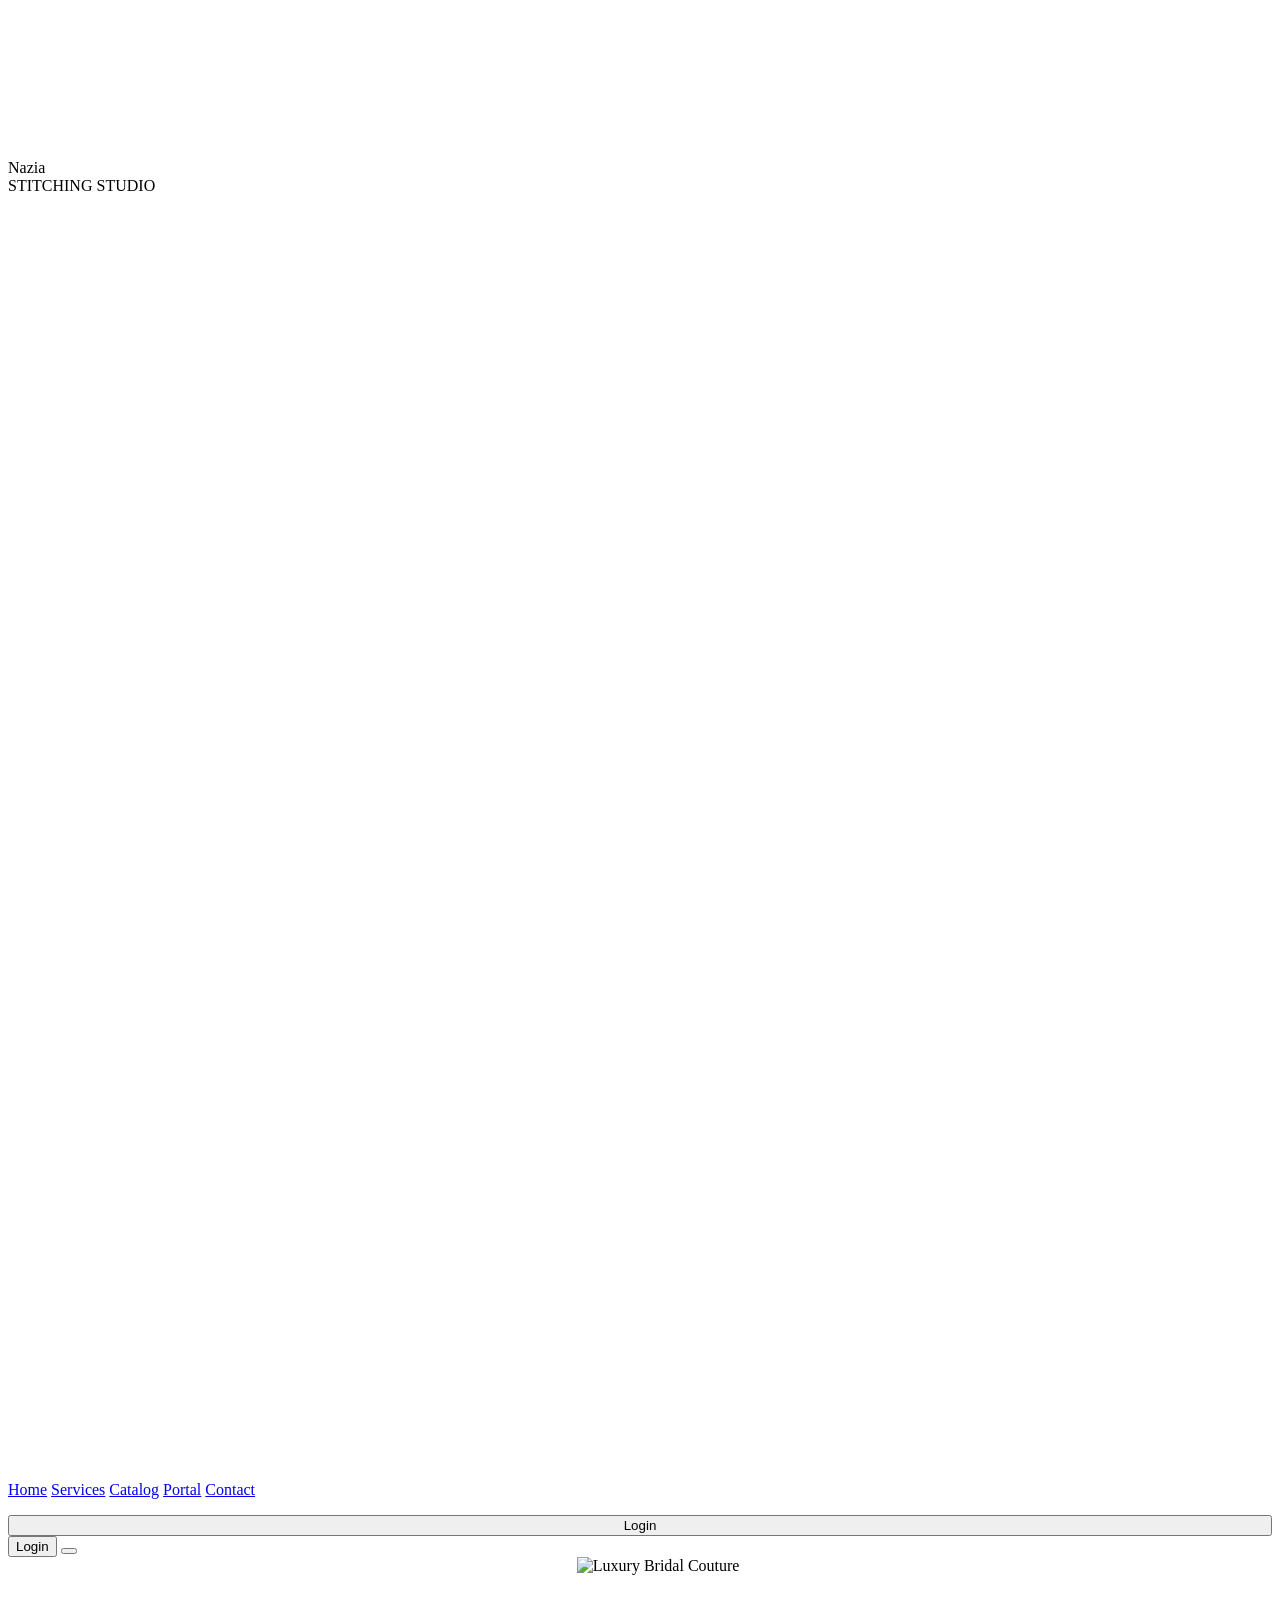
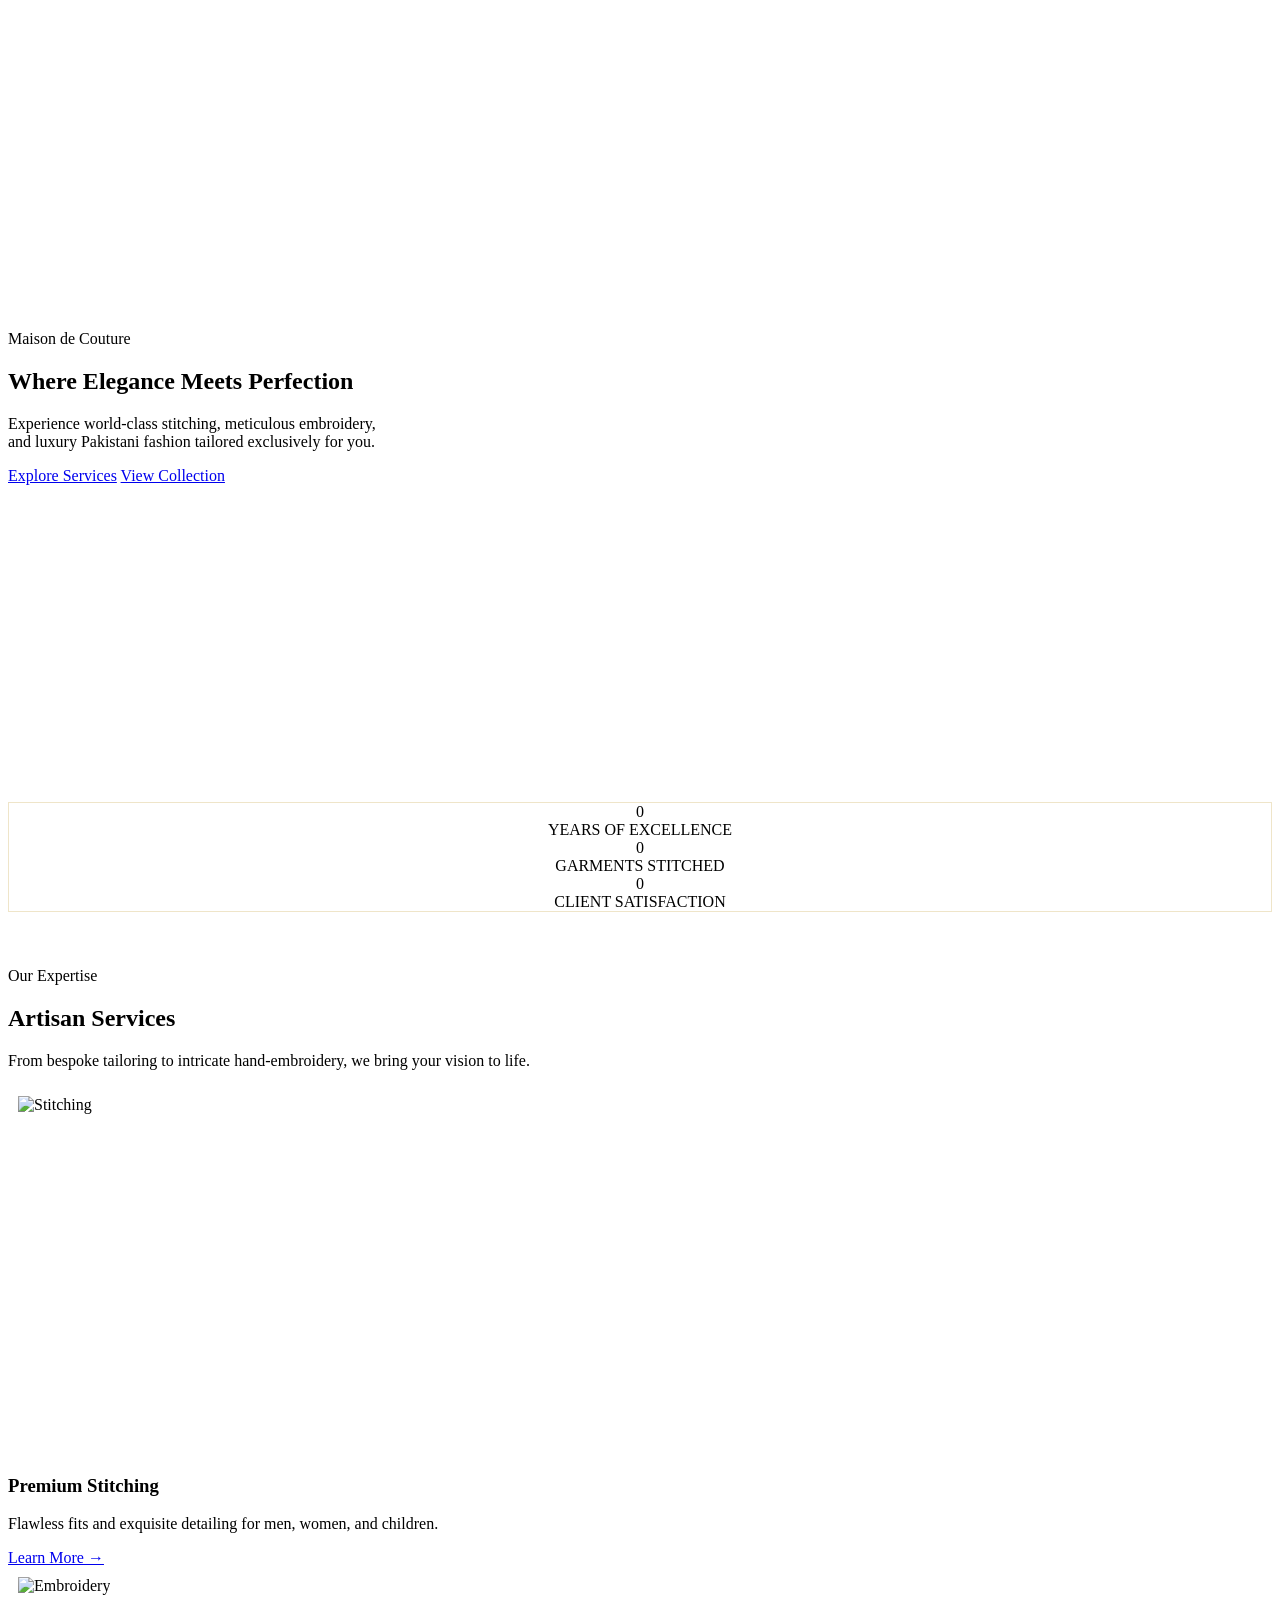
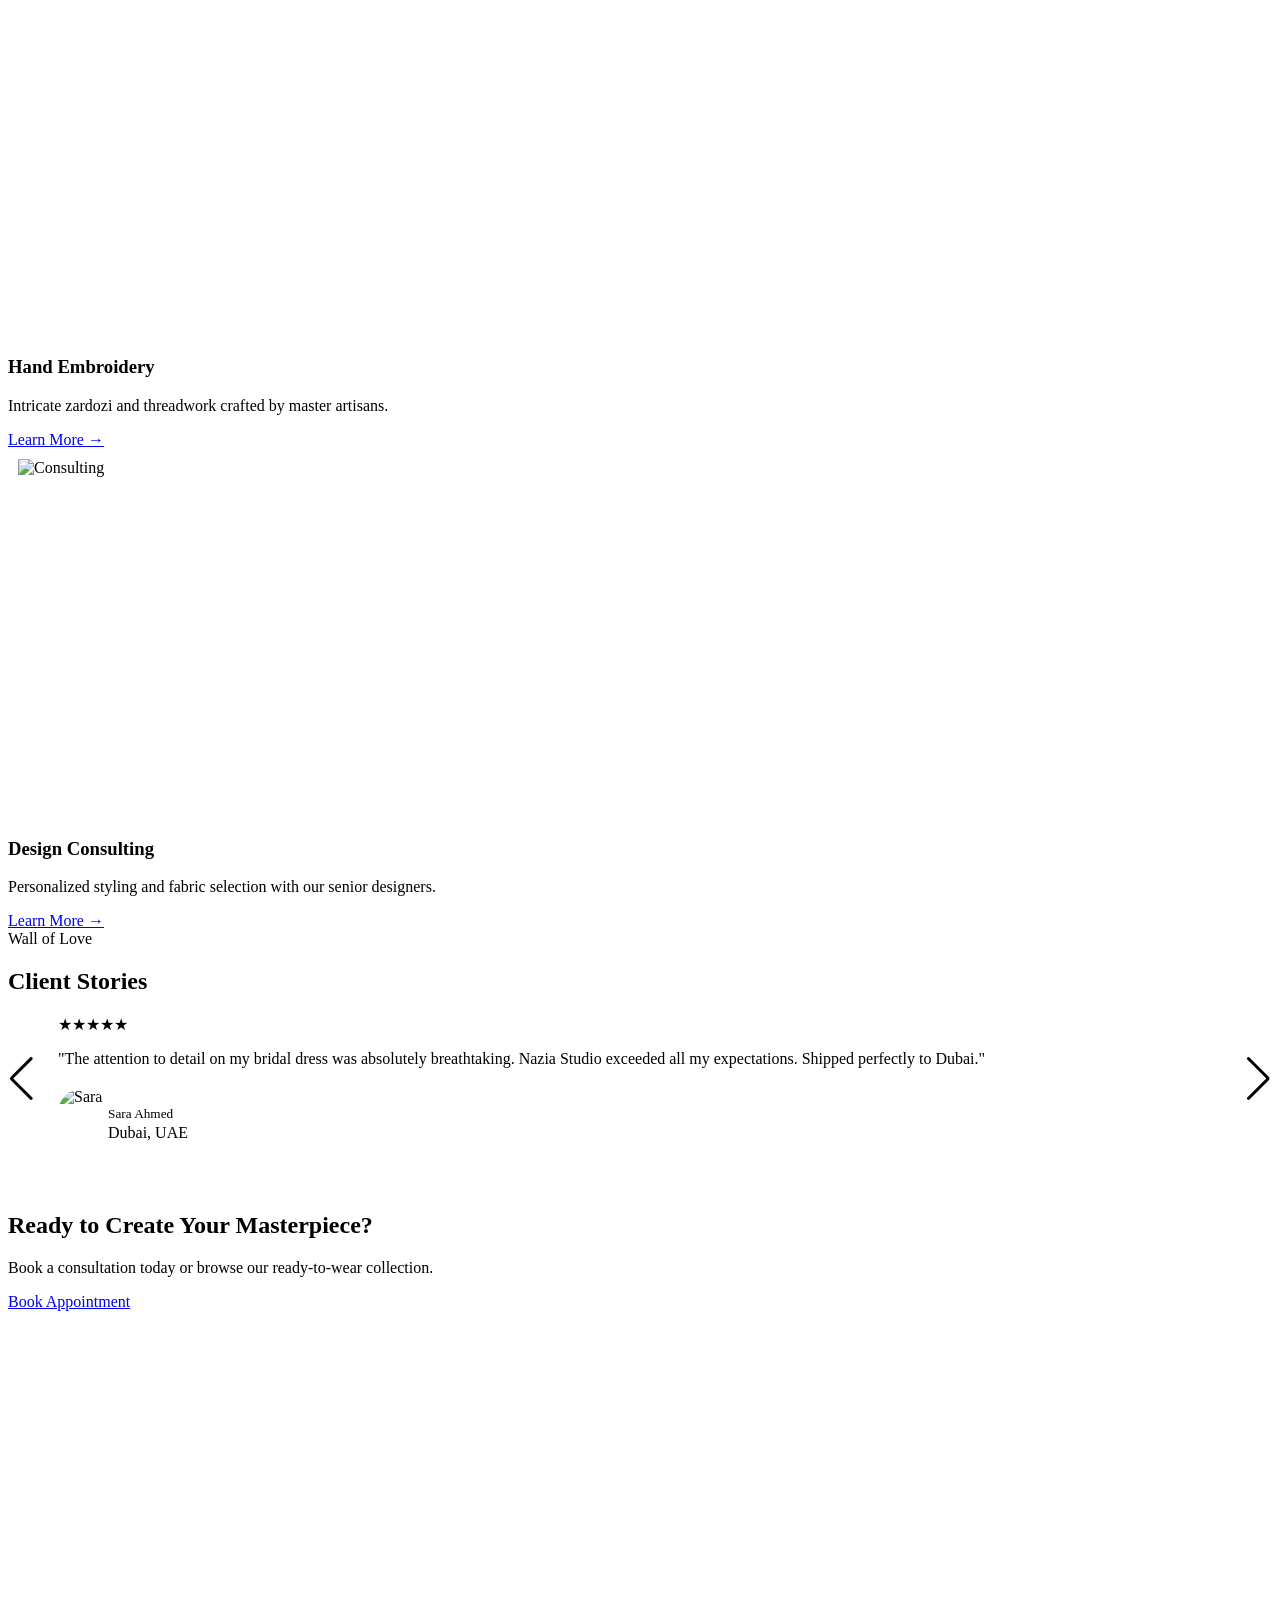
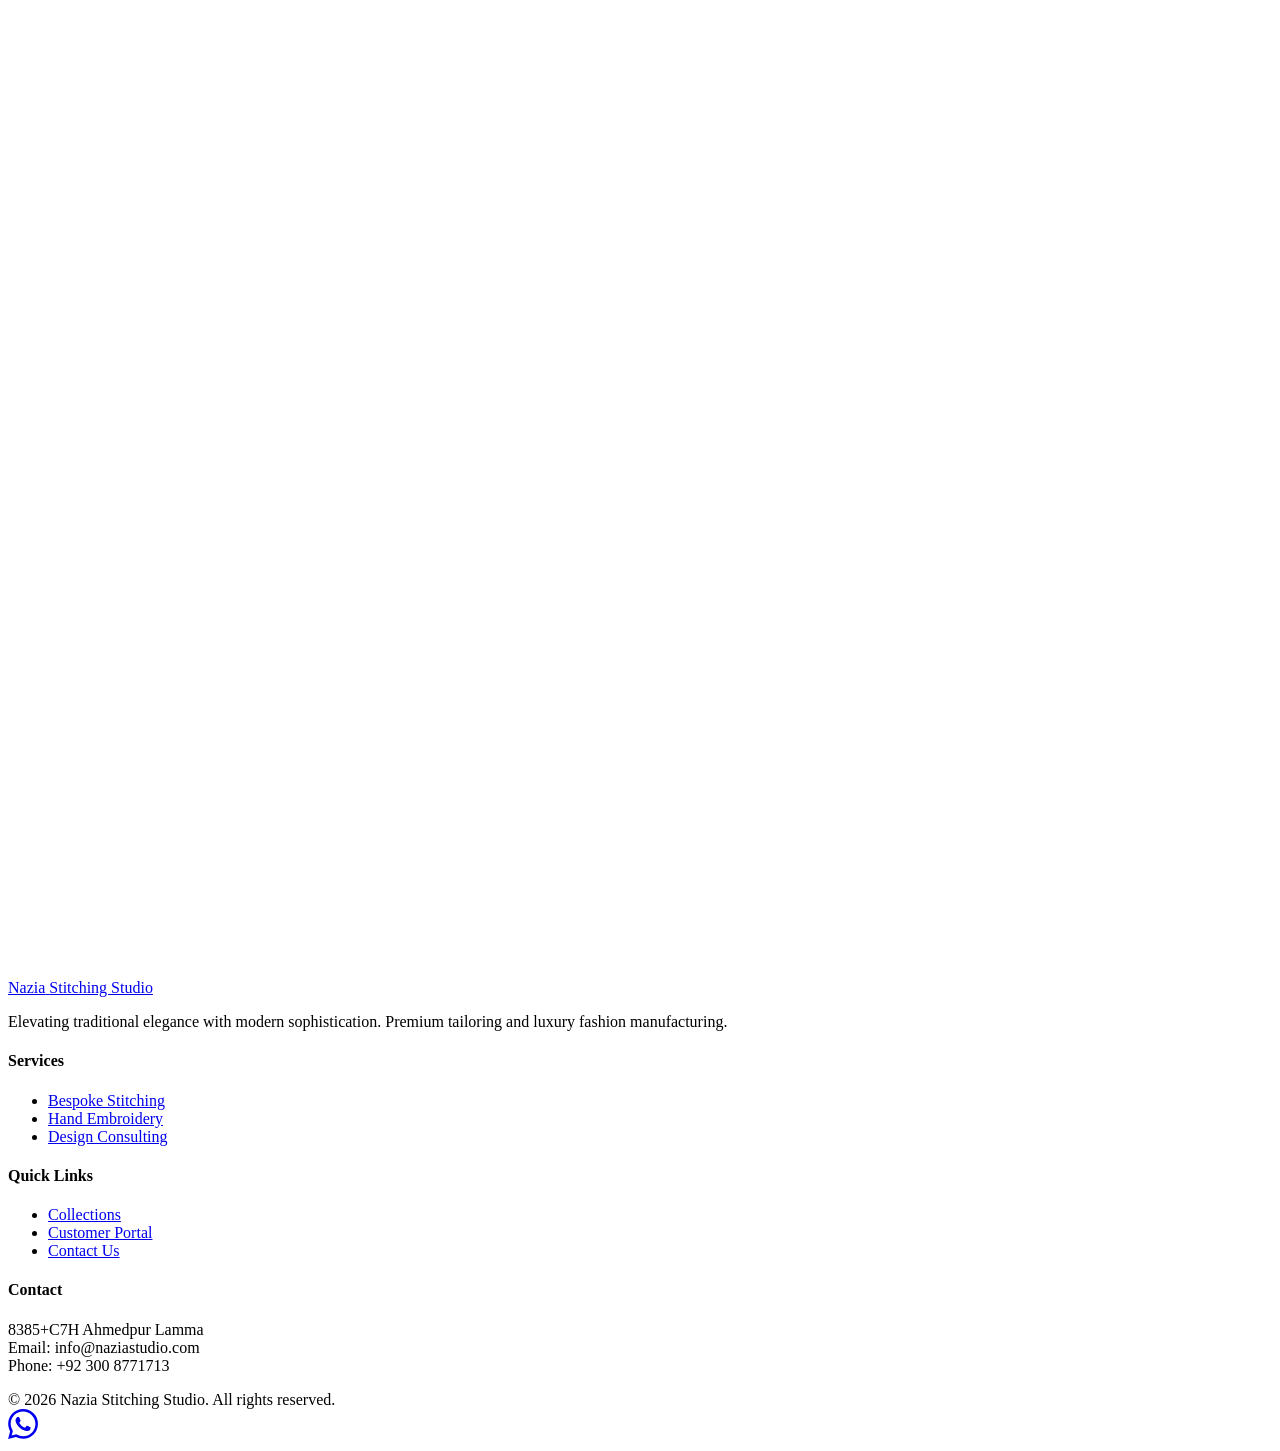
==== index.html @ d4c6bd1a "Add files via upload" ====
<!DOCTYPE html>
<html lang="en">
<head>
  <meta charset="UTF-8">
  <meta name="viewport" content="width=device-width, initial-scale=1.0">
  <title>Nazia Stitching Studio | Luxury Fashion & Tailoring</title>
  <meta name="description" content="Premium stitching, embroidery, and design consulting. Experience luxury Pakistani fashion with Nazia Stitching Studio.">
  
  <link rel="stylesheet" href="css/variables.css">
  <link rel="stylesheet" href="css/global.css">
  <link rel="stylesheet" href="css/animations.css">
  <link rel="stylesheet" href="css/components.css">
  <link rel="stylesheet" href="css/auth.css">
  <link rel="stylesheet" href="https://cdn.jsdelivr.net/npm/swiper@11/swiper-bundle.min.css" />
  
  <style>
    /* Home specific styles */
    .hero {
      min-height: 100vh;
      display: flex;
      align-items: center;
      position: relative;
      padding-top: var(--nav-h);
      background: var(--c-pearl);
      overflow: hidden;
    }
    .hero-bg {
      position: absolute;
      top: 0; right: 0; bottom: 0;
      width: 55%;
      z-index: 0;
    }
    .hero-bg img {
      width: 100%; height: 100%; object-fit: cover;
      object-position: center;
    }
    .hero-bg::after {
      content: ''; position: absolute; inset: 0;
      background: linear-gradient(90deg, var(--c-pearl) 0%, transparent 100%);
    }
    .hero-content {
      position: relative; z-index: 1;
      width: 50%;
      padding-right: var(--sp-8);
    }
    @media (max-width: 992px) {
      .hero-bg { width: 100%; }
      .hero-bg::after { background: linear-gradient(to bottom, rgba(248, 245, 240, 0.3) 0%, rgba(248, 245, 240, 0.9) 80%); }
      .hero-content { width: 100%; padding-right: 0; text-align: center; }
      .hero-content .eyebrow {
        color: var(--c-gold-dark);
        font-weight: var(--fw-bold);
        text-shadow: 0 0 8px rgba(255, 255, 255, 0.8);
      }
      .hero-content .flex {
        justify-content: center;
        flex-wrap: wrap;
      }
    }

    /* Stats */
    .stats-bar {
      background: var(--grad-bg-soft-gold);
      border: 1px solid rgba(201,168,76,0.3);
      border-radius: var(--r-xl);
      padding: var(--sp-8);
      transform: translateY(-50%);
      box-shadow: var(--sh-lg);
      position: relative; z-index: 10;
    }
    .stat-item { text-align: center; }
    .stat-num {
      font-family: var(--ff-heading); font-size: var(--fs-4xl);
      color: var(--c-gold); font-weight: var(--fw-bold);
    }
    .stat-label {
      font-size: var(--fs-sm); text-transform: uppercase;
      letter-spacing: var(--ls-wide); color: var(--c-text-sub);
      margin-top: var(--sp-2);
    }

    /* Testimonials */
    .review-card {
      background: var(--c-white);
      padding: var(--sp-8);
      border-radius: var(--r-xl);
      box-shadow: var(--sh-sm);
      height: 100%;
      display: flex;
      flex-direction: column;
    }
    .reviewer { display: flex; align-items: center; gap: var(--sp-4); margin-top: auto; padding-top: var(--sp-6); }
    .reviewer-img { width: 50px; height: 50px; border-radius: 50%; object-fit: cover; }
    .reviewer-info h5 { font-family: var(--ff-body); font-weight: var(--fw-bold); margin-bottom: 2px; }
    .reviewer-info span { font-size: var(--fs-xs); color: var(--c-text-muted); }
    
    .testimonials-swiper .swiper-wrapper { align-items: stretch; }
    .testimonials-swiper .swiper-slide { height: auto; display: flex; }
    .testimonials-swiper .swiper-slide > div { flex: 1; }

    .testimonials-wrapper {
      position: relative;
      padding: 0 50px;
    }
    .testimonials-wrapper .swiper-button-prev { left: 0; }
    .testimonials-wrapper .swiper-button-next { right: 0; }

    .testimonials-wrapper .swiper-button-prev,
    .testimonials-wrapper .swiper-button-next {
      top: calc(50% - 25px);
    }

    @media (max-width: 768px) {
      .testimonials-wrapper {
        padding: 0 20px;
      }
      .testimonials-wrapper .swiper-button-prev,
      .testimonials-wrapper .swiper-button-next {
        display: none;
      }
    }
  </style>
</head>
<body>
  <!-- PRELOADER -->
  <div id="preloader" style="display: none;">
    <div class="preloader-bg"></div>
    <div class="preloader-content" id="preloader-content">
      <div class="preloader-crest" id="preloader-crest">
        <svg class="preloader-icon" viewBox="0 0 100 100" fill="none" xmlns="http://www.w3.org/2000/svg">
          <circle cx="50" cy="50" r="48" fill="var(--c-primary-dark)" class="crest-bg"/>
          <circle cx="50" cy="50" r="42" stroke="var(--c-gold)" stroke-width="2" stroke-dasharray="264" stroke-dashoffset="264" class="crest-border"/>
          <path d="M35 70V30L65 70V30" stroke="var(--c-gold)" stroke-width="4" stroke-linecap="round" stroke-linejoin="round" class="crest-n"/>
        </svg>
      </div>
      <div class="preloader-text">
        <div class="preloader-title" id="preloader-title">
          <span>N</span><span>a</span><span>z</span><span>i</span><span>a</span>
        </div>
        <div class="preloader-subtitle" id="preloader-subtitle">
          <!-- Populated by JS -->
        </div>
      </div>
    </div>
  </div>

  <script>
    if (!sessionStorage.getItem('preloaderShown')) {
      document.getElementById('preloader').style.display = 'flex';
      
      // Immediately hide the real navbar brand to prevent double vision during the glide
      document.addEventListener('DOMContentLoaded', () => {
        const mainNavBrand = document.getElementById('main-nav-brand');
        if (mainNavBrand) mainNavBrand.style.opacity = '0';
      });
      



      document.addEventListener('DOMContentLoaded', () => {
        const preloader = document.getElementById('preloader');
        const content = document.getElementById('preloader-content');
        const subtitle = document.getElementById('preloader-subtitle');
        const textToSplit = "STITCHING STUDIO";
        
        // Split subtitle text into spans
        for (let i = 0; i < textToSplit.length; i++) {
          if (textToSplit[i] === ' ') {
            const space = document.createElement('span');
            space.innerHTML = '&nbsp;';
            subtitle.appendChild(space);
            continue;
          }
          const span = document.createElement('span');
          span.textContent = textToSplit[i];
          // Randomize direction: left or right
          const isLeft = Math.random() > 0.5;
          const delay = 2.6 + (i * 0.1);
          span.style.animation = `danceIn${isLeft ? 'Left' : 'Right'} 0.8s cubic-bezier(0.34, 1.56, 0.64, 1) forwards ${delay}s`;
          subtitle.appendChild(span);
        }
        
        // Trigger Phase 2 (Text Reveal)
        setTimeout(() => {
          content.classList.add('run-dance');
        }, 100);

        // Trigger Crest Flip
        setTimeout(() => {
          content.classList.add('run-flip');
        }, 3400);

        // Phase 3: Lock and Shine for 4 sec
        setTimeout(() => {
          content.classList.add('run-shine');
          // Clear inline animations to allow shine CSS to apply
          subtitle.querySelectorAll('span').forEach(s => s.style.animation = '');
        }, 5000);

        // Phase 4: Transition to Navbar
        setTimeout(() => {
          content.classList.remove('run-shine');
          
          // Get target coordinates of the real brand logo icon
          const targetCrest = document.querySelector('.nav-brand .brand-icon');
          const targetRect = targetCrest.getBoundingClientRect();
          
          // Get source coordinates
          const sourceCrest = document.getElementById('preloader-crest');
          const sourceRect = sourceCrest.getBoundingClientRect();
          const contentRect = content.getBoundingClientRect();
          
          // Calculate scale to match crest sizes
          const scaleRatio = targetRect.width / sourceRect.width;
          
          // Calculate precise translation accounting for transform-origin (top left of content)
          const xMove = targetRect.left - (contentRect.left + (sourceRect.left - contentRect.left) * scaleRatio);
          const yMove = targetRect.top - (contentRect.top + (sourceRect.top - contentRect.top) * scaleRatio);
          
          content.style.transform = `translate(${xMove}px, ${yMove}px) scale(${scaleRatio})`;
          
          preloader.classList.add('fade-up');
          
          // Cleanup
          setTimeout(() => {
            const mainNavBrand = document.getElementById('main-nav-brand');
            if (mainNavBrand) mainNavBrand.style.opacity = '1';
            preloader.remove();
            sessionStorage.setItem('preloaderShown', 'true');
          }, 2000);
          
        }, 9000);
      });
    }
  </script>

  <!-- NAVBAR -->
  <nav class="navbar">
    <a href="index.html" class="nav-brand brand-logo" id="main-nav-brand" style="opacity: 1; transition: opacity 0.3s;">
            <svg class="brand-icon" viewBox="0 0 100 100" fill="none" xmlns="http://www.w3.org/2000/svg">
        <circle cx="50" cy="50" r="48" fill="var(--c-primary-dark)"/>
        <circle cx="50" cy="50" r="42" stroke="var(--c-gold)" stroke-width="2" stroke-dasharray="6 4"/>
        <path d="M35 70V30L65 70V30" stroke="var(--c-gold)" stroke-width="4" stroke-linecap="round" stroke-linejoin="round"/>
      </svg>
      <div class="brand-text">
        <span class="brand-title" style="color: inherit;">Nazia</span>
        <span class="brand-subtitle">Stitching Studio</span>
      </div>
    </a>
    <div class="nav-links">
      <a href="index.html" class="nav-link active">Home</a>
      <a href="services.html" class="nav-link">Services</a>
      <a href="catalog.html" class="nav-link">Catalog</a>
      <a href="portal.html" class="nav-link">Portal</a>
      <a href="contact.html" class="nav-link">Contact</a>
      <button class="btn btn-orange hide-desktop nav-login-btn" style="margin-top: 1rem; width: 100%;" onclick="Auth.openModal()">Login</button>
      <a href="cart.html" class="btn btn-outline-gold hide-desktop nav-cart-btn" style="margin-top: 1rem; display: none;">Cart (0)</a>
    </div>
    <div class="flex items-center gap-4">
      <button class="btn btn-orange hide-mobile nav-login-btn" onclick="Auth.openModal()">Login</button>
      <a href="cart.html" class="btn btn-outline-gold hide-mobile nav-cart-btn" style="display: none;">Cart (0)</a>
      <button class="menu-toggle"><span></span><span></span><span></span></button>
    </div>
  </nav>

  <main>
    <!-- HERO -->
    <section class="hero">
      <div class="hero-bg reveal reveal-left">
        <img src="https://images.unsplash.com/photo-1595777457583-95e059d581b8?ixlib=rb-4.0.3&auto=format&fit=crop&w=1600&q=80" alt="Luxury Bridal Couture">
      </div>
      <div class="container">
        <div class="hero-content reveal reveal-up">
          <span class="eyebrow">Maison de Couture</span>
          <h1 class="mb-6">Where Elegance Meets <span class="shimmer-text">Perfection</span></h1>
          <p class="section-subtitle mb-8">Experience world-class stitching, meticulous embroidery, and luxury Pakistani fashion tailored exclusively for you.</p>
          <div class="flex gap-4 items-center">
            <a href="services.html" class="btn btn-primary">Explore Services</a>
            <a href="catalog.html" class="btn btn-outline">View Collection</a>
          </div>
        </div>
      </div>
    </section>

    <!-- STATS -->
    <div class="container">
      <div class="stats-bar grid-3 reveal reveal-up delay-2">
        <div class="stat-item">
          <div class="stat-num"><span class="counter-val" data-target="15" data-suffix="+">0</span></div>
          <div class="stat-label">Years of Excellence</div>
        </div>
        <div class="stat-item">
          <div class="stat-num"><span class="counter-val" data-target="130" data-suffix="K+">0</span></div>
          <div class="stat-label">Garments Stitched</div>
        </div>
        <div class="stat-item">
          <div class="stat-num"><span class="counter-val" data-target="99" data-suffix="%">0</span></div>
          <div class="stat-label">Client Satisfaction</div>
        </div>
      </div>
    </div>

    <!-- SERVICES PREVIEW -->
    <section class="section section--white">
      <div class="container">
        <div class="text-center mb-12">
          <span class="eyebrow reveal reveal-up">Our Expertise</span>
          <h2 class="section-title reveal reveal-up delay-1">Artisan Services</h2>
          <div class="divider-gold reveal reveal-scale delay-2"></div>
          <p class="section-subtitle reveal reveal-up delay-3">From bespoke tailoring to intricate hand-embroidery, we bring your vision to life.</p>
        </div>

        <div class="grid-3 mt-12">
          <!-- Service 1 -->
          <div class="card reveal reveal-up delay-1">
            <div class="card-img-wrap" style="aspect-ratio: auto; height: 350px; background: var(--c-pearl); padding: 10px;">
              <img src="images/artisan-service-1.png" alt="Stitching" class="card-img" style="object-fit: contain; height: 100%; width: 100%;">
            </div>
            <div class="card-body text-center">
              <h3 class="card-title">Premium Stitching</h3>
              <p class="mb-6">Flawless fits and exquisite detailing for men, women, and children.</p>
              <a href="services.html#tab-stitching" class="btn btn-link mt-auto">Learn More &rarr;</a>
            </div>
          </div>
          <!-- Service 2 -->
          <div class="card reveal reveal-up delay-2">
            <div class="card-img-wrap" style="aspect-ratio: auto; height: 350px; background: var(--c-pearl); padding: 10px;">
              <img src="images/artisan-service-2.png" alt="Embroidery" class="card-img" style="object-fit: contain; height: 100%; width: 100%;">
            </div>
            <div class="card-body text-center">
              <h3 class="card-title">Hand Embroidery</h3>
              <p class="mb-6">Intricate zardozi and threadwork crafted by master artisans.</p>
              <a href="services.html#tab-embroidery" class="btn btn-link mt-auto">Learn More &rarr;</a>
            </div>
          </div>
          <!-- Service 3 -->
          <div class="card reveal reveal-up delay-3">
            <div class="card-img-wrap" style="aspect-ratio: auto; height: 350px; background: var(--c-pearl); padding: 10px;">
              <img src="images/artisan-service-3.png" alt="Consulting" class="card-img" style="object-fit: contain; height: 100%; width: 100%;">
            </div>
            <div class="card-body text-center">
              <h3 class="card-title">Design Consulting</h3>
              <p class="mb-6">Personalized styling and fabric selection with our senior designers.</p>
              <a href="services.html#tab-consulting" class="btn btn-link mt-auto">Learn More &rarr;</a>
            </div>
          </div>
        </div>
      </div>
    </section>

    <!-- TESTIMONIALS -->
    <section class="section section--pearl">
      <div class="container">
        <div class="text-center mb-12">
          <span class="eyebrow reveal reveal-up">Wall of Love</span>
          <h2 class="section-title reveal reveal-up delay-1">Client Stories</h2>
          <div class="divider-gold reveal reveal-scale delay-2"></div>
        </div>
        
        <div class="testimonials-wrapper">
          <div class="swiper testimonials-swiper mt-12 reveal reveal-scale delay-1" style="padding-bottom: 50px;">
            <div class="swiper-wrapper">
              <!-- Slide 1 -->
              <div class="swiper-slide">
                <div class="review-card">
                  <div class="stars mb-4">★★★★★</div>
                  <p>"The attention to detail on my bridal dress was absolutely breathtaking. Nazia Studio exceeded all my expectations. Shipped perfectly to Dubai."</p>
                  <div class="reviewer">
                    <img src="https://i.pravatar.cc/150?img=1" alt="Sara" class="reviewer-img">
                    <div class="reviewer-info">
                      <h5>Sara Ahmed</h5><span>Dubai, UAE</span>
                    </div>
                  </div>
                </div>
              </div>
              <!-- Slide 2 -->
              <div class="swiper-slide">
                <div class="review-card">
                  <div class="stars mb-4">★★★★★</div>
                  <p>"I ordered three custom shalwar kameez suits. The fit is perfect and the fabric quality is exceptional. Highly recommended!"</p>
                  <div class="reviewer">
                    <img src="https://i.pravatar.cc/150?img=11" alt="Ali" class="reviewer-img">
                    <div class="reviewer-info">
                      <h5>Ali Hassan</h5><span>Lahore, Pakistan</span>
                    </div>
                  </div>
                </div>
              </div>
              <!-- Slide 3 -->
              <div class="swiper-slide">
                <div class="review-card">
                  <div class="stars mb-4">★★★★★</div>
                  <p>"Professional, timely, and the embroidery work is pure art. They made the whole design process so seamless from overseas."</p>
                  <div class="reviewer">
                    <img src="https://i.pravatar.cc/150?img=5" alt="Fatima" class="reviewer-img">
                    <div class="reviewer-info">
                      <h5>Fatima K.</h5><span>New York, USA</span>
                    </div>
                  </div>
                </div>
              </div>
              <!-- Slide 4 -->
              <div class="swiper-slide">
                <div class="review-card">
                  <div class="stars mb-4">★★★★★</div>
                  <p>"Exceptional craftsmanship. I wanted a traditional sherwani for my wedding and they delivered exactly what I envisioned. Fast delivery to the UK."</p>
                  <div class="reviewer">
                    <img src="https://i.pravatar.cc/150?img=8" alt="Omar" class="reviewer-img">
                    <div class="reviewer-info">
                      <h5>Omar Farooq</h5><span>London, UK</span>
                    </div>
                  </div>
                </div>
              </div>
              <!-- Slide 5 -->
              <div class="swiper-slide">
                <div class="review-card">
                  <div class="stars mb-4">★★★★★</div>
                  <p>"Stunning thread work and perfect fitting! The remote consultation was very helpful. Proud to wear this in Singapore."</p>
                  <div class="reviewer">
                    <img src="https://i.pravatar.cc/150?img=9" alt="Aisha" class="reviewer-img">
                    <div class="reviewer-info">
                      <h5>Aisha Rahman</h5><span>Singapore</span>
                    </div>
                  </div>
                </div>
              </div>
            </div>
            
            <!-- Swiper Pagination & Navigation -->
            <div class="swiper-pagination"></div>
          </div>
          <div class="swiper-button-prev" style="color: var(--c-gold);"></div>
          <div class="swiper-button-next" style="color: var(--c-gold);"></div>
        </div>
      </div>
    </section>

    <!-- CTA -->
    <section class="section section--dark text-center" style="position: relative; overflow:hidden;">
      <div class="container" style="position:relative; z-index:2;">
        <h2 class="section-title section-title--light reveal reveal-up">Ready to Create Your Masterpiece?</h2>
        <p class="section-subtitle section-subtitle--light reveal reveal-up delay-1 mt-4 mb-8">Book a consultation today or browse our ready-to-wear collection.</p>
        <div class="flex justify-center gap-4 reveal reveal-up delay-2">
          <a href="contact.html" class="btn btn-gold">Book Appointment</a>
        </div>
      </div>
    </section>
  </main>

  <!-- FOOTER -->
  <footer class="footer">
    <div class="container grid-4">
      <div>
        <a href="index.html" class="footer-logo brand-logo" style="margin-bottom: var(--sp-4);">
                <svg class="brand-icon" viewBox="0 0 100 100" fill="none" xmlns="http://www.w3.org/2000/svg">
        <circle cx="50" cy="50" r="48" fill="var(--c-primary-dark)"/>
        <circle cx="50" cy="50" r="42" stroke="var(--c-gold)" stroke-width="2" stroke-dasharray="6 4"/>
        <path d="M35 70V30L65 70V30" stroke="var(--c-gold)" stroke-width="4" stroke-linecap="round" stroke-linejoin="round"/>
      </svg>
          <div class="brand-text">
            <span class="brand-title" style="color: inherit;">Nazia</span>
            <span class="brand-subtitle">Stitching Studio</span>
          </div>
        </a>
        <p class="footer-text">Elevating traditional elegance with modern sophistication. Premium tailoring and luxury fashion manufacturing.</p>
      </div>
      <div>
        <h4 class="footer-heading">Services</h4>
        <ul class="footer-links">
          <li><a href="services.html">Bespoke Stitching</a></li>
          <li><a href="services.html">Hand Embroidery</a></li>
          <li><a href="services.html">Design Consulting</a></li>
        </ul>
      </div>
      <div>
        <h4 class="footer-heading">Quick Links</h4>
        <ul class="footer-links">
          <li><a href="catalog.html">Collections</a></li>
          <li><a href="portal.html">Customer Portal</a></li>
          <li><a href="contact.html">Contact Us</a></li>
        </ul>
      </div>
      <div>
        <h4 class="footer-heading">Contact</h4>
        <p class="footer-text">8385+C7H Ahmedpur Lamma<br>Email: info@naziastudio.com<br>Phone: +92 300 8771713</p>
      </div>
    </div>
    <div class="container">
      <div class="footer-bottom">
        &copy; 2026 Nazia Stitching Studio. All rights reserved.
      </div>
    </div>
  </footer>

  <!-- FLOATING WA -->
  <a href="https://wa.me/923008771713" target="_blank" class="floating-wa">
    <svg width="30" height="30" viewBox="0 0 24 24" fill="currentColor"><path d="M17.472 14.382c-.297-.149-1.758-.867-2.03-.967-.273-.099-.471-.148-.67.15-.197.297-.767.966-.94 1.164-.173.199-.347.223-.644.075-.297-.15-1.255-.463-2.39-1.475-.883-.788-1.48-1.761-1.653-2.059-.173-.297-.018-.458.13-.606.134-.133.298-.347.446-.52.149-.174.198-.298.298-.497.099-.198.05-.371-.025-.52-.075-.149-.669-1.612-.916-2.207-.242-.579-.487-.5-.669-.51a12.8 12.8 0 0 0-.57-.01c-.198 0-.52.074-.792.372-.272.297-1.04 1.016-1.04 2.479 0 1.462 1.065 2.875 1.213 3.074.149.198 2.096 3.2 5.077 4.487.709.306 1.262.489 1.694.625.712.227 1.36.195 1.871.118.571-.085 1.758-.719 2.006-1.413.248-.694.248-1.289.173-1.413-.074-.124-.272-.198-.57-.347m-5.421 7.403h-.004a9.87 9.87 0 0 1-5.031-1.378l-.361-.214-3.741.982.998-3.648-.235-.374a9.86 9.86 0 0 1-1.51-5.26c.001-5.45 4.436-9.884 9.888-9.884 2.64 0 5.122 1.03 6.988 2.898a9.825 9.825 0 0 1 2.893 6.994c-.003 5.45-4.437 9.884-9.885 9.884m8.413-18.297A11.815 11.815 0 0 0 12.05 0C5.495 0 .16 5.335.157 11.892c0 2.096.547 4.142 1.588 5.945L.057 24l6.305-1.654a11.882 11.882 0 0 0 5.683 1.448h.005c6.554 0 11.89-5.335 11.893-11.893a11.821 11.821 0 0 0-3.48-8.413z"/></svg>
  </a>

  <script src="https://cdn.jsdelivr.net/npm/swiper@11/swiper-bundle.min.js"></script>
  <script src="js/main.js"></script>
  <script src="js/cart.js"></script>
  <script src="js/auth.js"></script>
  <script src="js/chatbot.js"></script>
</body>
</html>
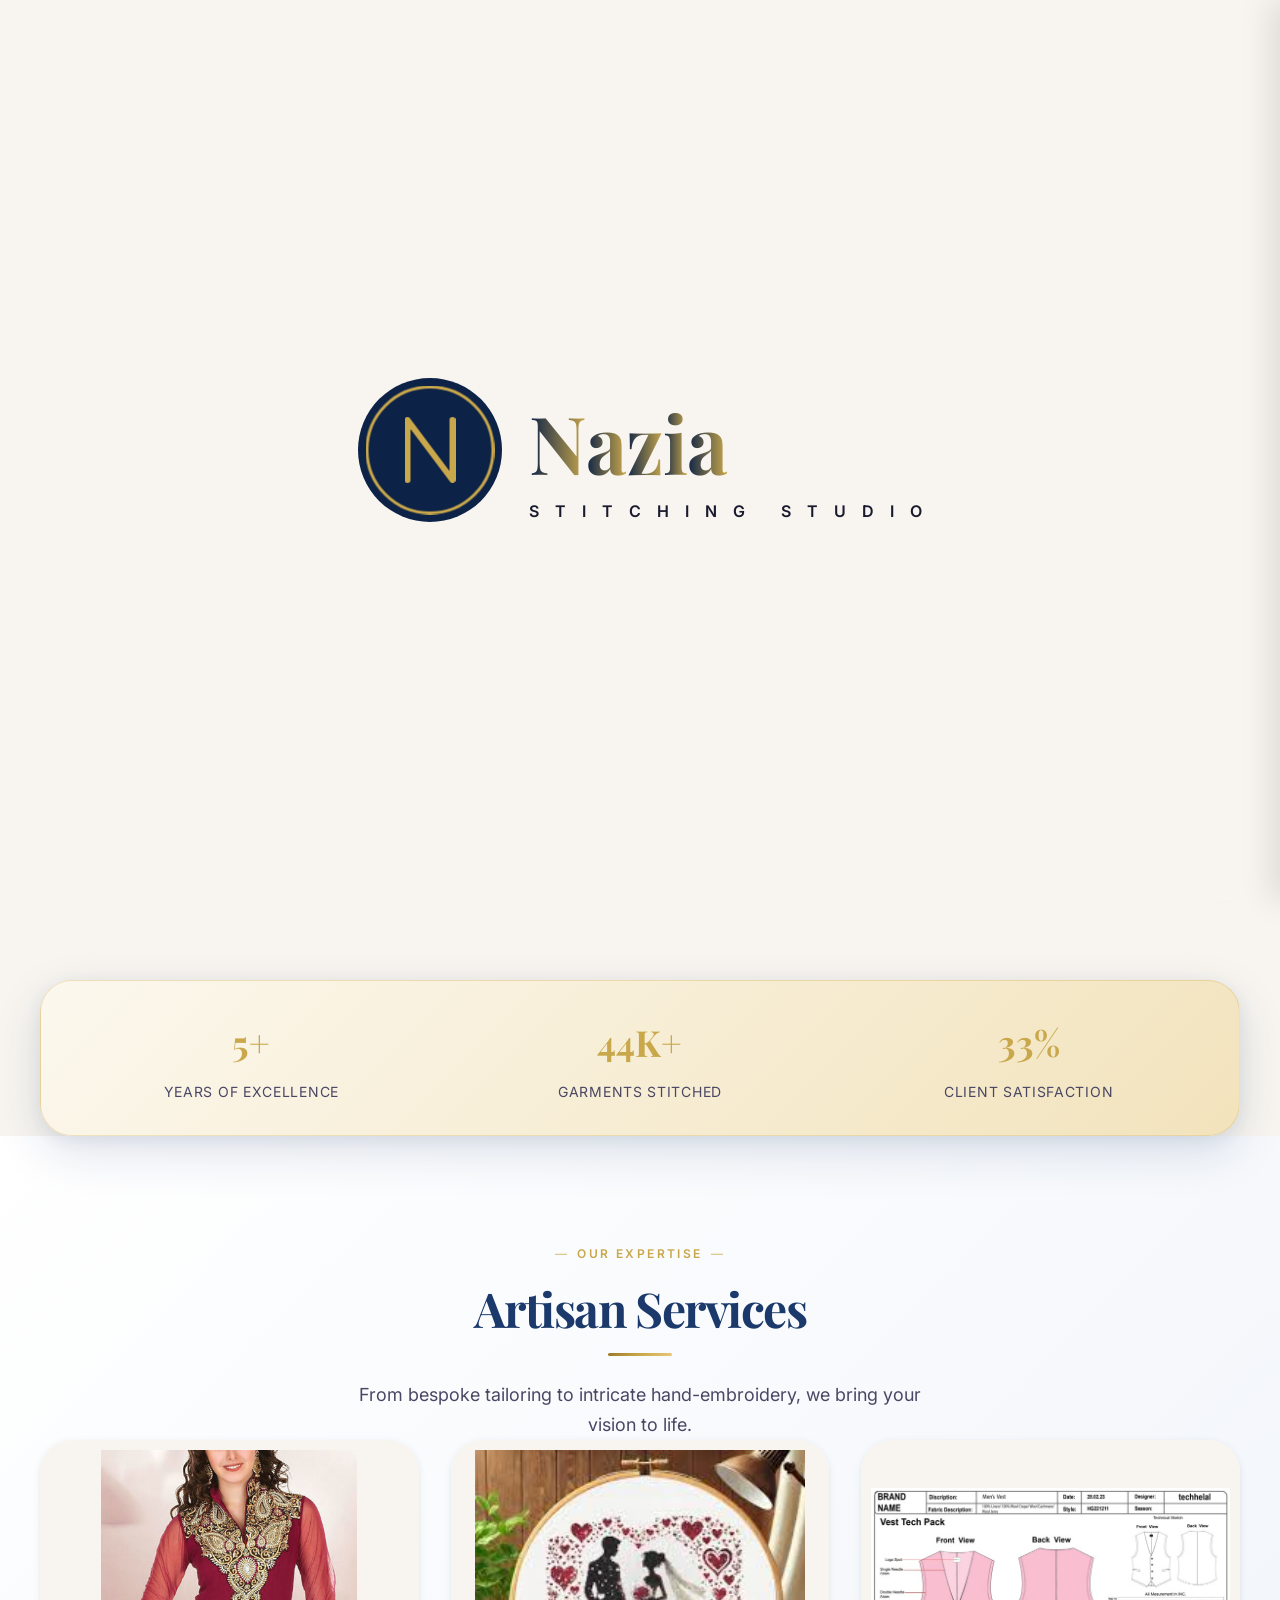
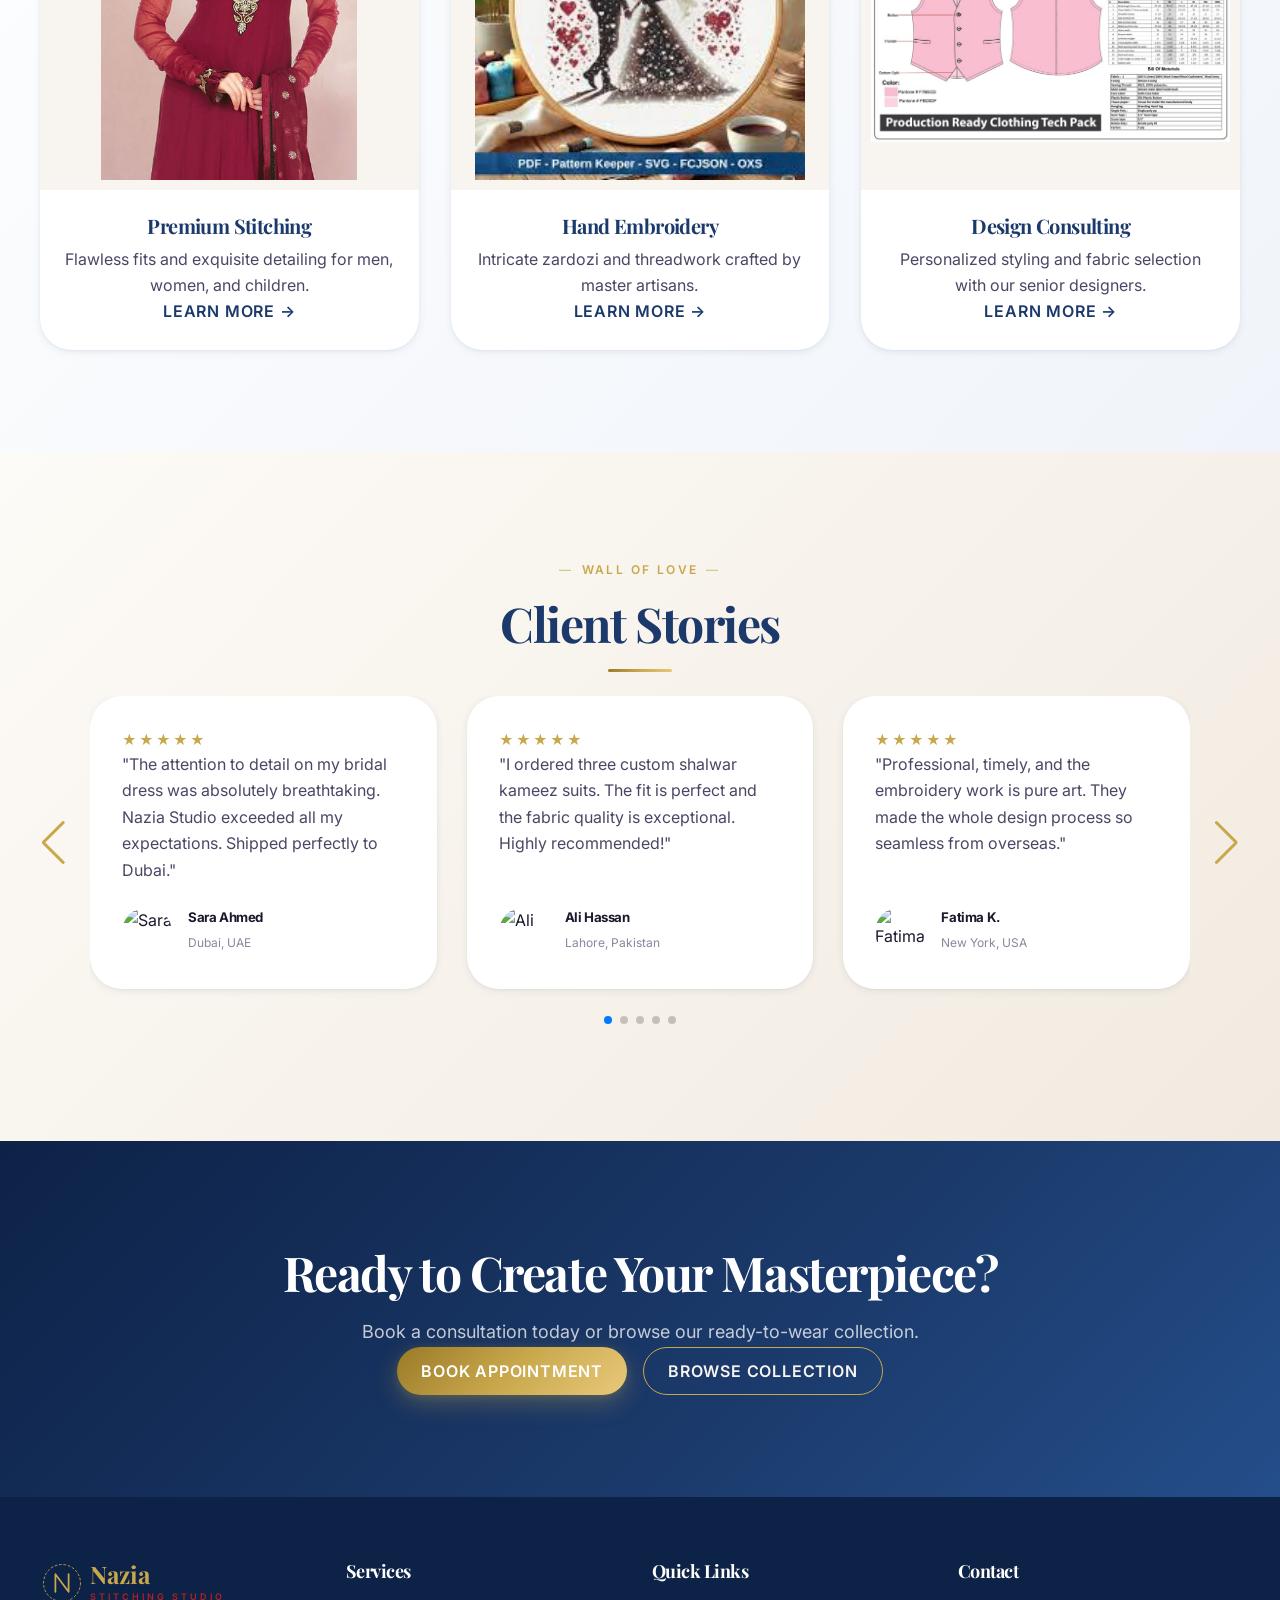
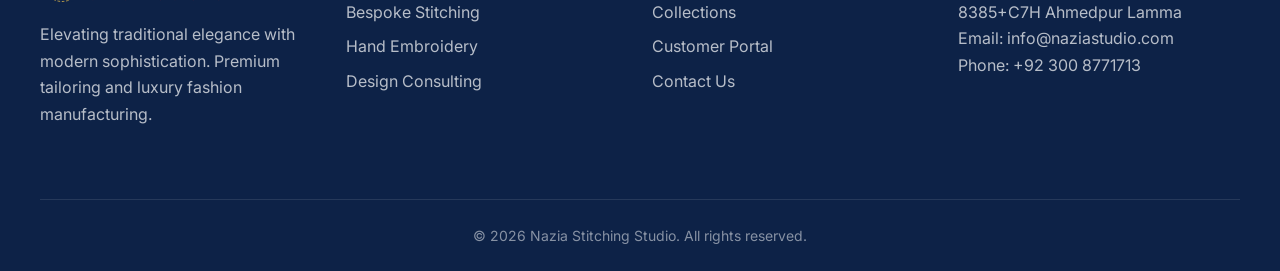
==== commit 2c95660e: "Add files via upload" ====
--- a/index.html
+++ b/index.html
@@ -441,8 +441,9 @@
       <div class="container" style="position:relative; z-index:2;">
         <h2 class="section-title section-title--light reveal reveal-up">Ready to Create Your Masterpiece?</h2>
         <p class="section-subtitle section-subtitle--light reveal reveal-up delay-1 mt-4 mb-8">Book a consultation today or browse our ready-to-wear collection.</p>
-        <div class="flex justify-center gap-4 reveal reveal-up delay-2">
+        <div class="flex justify-center gap-4 reveal reveal-up delay-2" style="flex-wrap: wrap;">
           <a href="contact.html" class="btn btn-gold">Book Appointment</a>
+          <a href="catalog.html" class="btn btn-outline-gold" style="color: var(--c-pearl);">Browse Collection</a>
         </div>
       </div>
     </section>
--- a/css/variables.css
+++ b/css/variables.css
@@ -0,0 +1,148 @@
+@import url('https://fonts.googleapis.com/css2?family=Playfair+Display:ital,wght@0,400;0,500;0,600;0,700;0,800;1,400;1,600&family=Inter:wght@300;400;500;600;700&display=swap');
+
+:root {
+  /* ============================================================
+     COLOR SYSTEM
+  ============================================================ */
+  /* Royal Blue */
+  --c-primary:        #1B3A6B;
+  --c-primary-dark:   #0D2247;
+  --c-primary-mid:    #244E8A;
+  --c-primary-light:  #2E6DB4;
+  --c-primary-pale:   #EEF3FB;
+
+  /* Antique Gold */
+  --c-gold:           #C9A84C;
+  --c-gold-light:     #E8C97A;
+  --c-gold-lighter:   #F5E4B3;
+  --c-gold-dark:      #9B7A28;
+  --c-gold-pale:      #FBF5E6;
+
+  /* Pearl White & Neutrals */
+  --c-pearl:          #F8F5F0;
+  --c-pearl-dark:     #EDE8E0;
+  --c-white:          #FFFFFF;
+  --c-border:         #DDD8D0;
+  --c-border-light:   #EEEAE4;
+
+  /* Text */
+  --c-text:           #1A1A2E;
+  --c-text-sub:       #4A4765;
+  --c-text-muted:     #8A879E;
+  --c-text-light:     #B8B5CC;
+
+  /* Semantic */
+  --c-success:        #2D7D5E;
+  --c-success-bg:     #E8F5F0;
+  --c-error:          #C0392B;
+  --c-error-bg:       #FDEEED;
+  --c-warning:        #D4A017;
+
+  /* ============================================================
+     TYPOGRAPHY
+  ============================================================ */
+  --ff-heading: 'Playfair Display', Georgia, serif;
+  --ff-body:    'Inter', -apple-system, BlinkMacSystemFont, sans-serif;
+
+  /* Font sizes (fluid-ish scale) */
+  --fs-xs:   0.75rem;
+  --fs-sm:   0.875rem;
+  --fs-base: 1rem;
+  --fs-lg:   1.125rem;
+  --fs-xl:   1.25rem;
+  --fs-2xl:  1.5rem;
+  --fs-3xl:  1.875rem;
+  --fs-4xl:  2.25rem;
+  --fs-5xl:  3rem;
+  --fs-6xl:  3.75rem;
+  --fs-7xl:  4.5rem;
+
+  /* Weights */
+  --fw-light:    300;
+  --fw-regular:  400;
+  --fw-medium:   500;
+  --fw-semibold: 600;
+  --fw-bold:     700;
+  --fw-extrabold:800;
+
+  /* Leading */
+  --lh-tight:   1.2;
+  --lh-snug:    1.35;
+  --lh-normal:  1.5;
+  --lh-relaxed: 1.65;
+  --lh-loose:   1.8;
+
+  /* Tracking */
+  --ls-tight:   -0.03em;
+  --ls-normal:   0;
+  --ls-wide:     0.05em;
+  --ls-wider:    0.1em;
+  --ls-widest:   0.2em;
+
+  /* ============================================================
+     SPACING
+  ============================================================ */
+  --sp-1:  0.25rem;
+  --sp-2:  0.5rem;
+  --sp-3:  0.75rem;
+  --sp-4:  1rem;
+  --sp-5:  1.25rem;
+  --sp-6:  1.5rem;
+  --sp-8:  2rem;
+  --sp-10: 2.5rem;
+  --sp-12: 3rem;
+  --sp-16: 4rem;
+  --sp-20: 5rem;
+  --sp-24: 6rem;
+  --sp-32: 8rem;
+
+  /* ============================================================
+     LAYOUT
+  ============================================================ */
+  --nav-h:          80px;
+  --container-max:  1280px;
+  --container-pad:  clamp(1rem, 5vw, 2.5rem);
+
+  /* ============================================================
+     BORDERS & RADIUS
+  ============================================================ */
+  --r-sm:   6px;
+  --r-md:   12px;
+  --r-lg:   20px;
+  --r-xl:   32px;
+  --r-full: 9999px;
+
+  /* ============================================================
+     SHADOWS
+  ============================================================ */
+  --sh-xs:   0 1px 3px rgba(27,58,107,0.06);
+  --sh-sm:   0 2px 8px rgba(27,58,107,0.08), 0 1px 3px rgba(27,58,107,0.05);
+  --sh-md:   0 8px 24px rgba(27,58,107,0.10), 0 2px 8px rgba(27,58,107,0.06);
+  --sh-lg:   0 16px 48px rgba(27,58,107,0.14), 0 4px 16px rgba(27,58,107,0.08);
+  --sh-xl:   0 24px 64px rgba(27,58,107,0.18), 0 8px 24px rgba(27,58,107,0.10);
+  --sh-gold: 0 8px 24px rgba(201,168,76,0.30), 0 2px 8px rgba(201,168,76,0.15);
+  --sh-gold-lg: 0 16px 48px rgba(201,168,76,0.35), 0 4px 16px rgba(201,168,76,0.20);
+
+  /* ============================================================
+     TRANSITIONS
+  ============================================================ */
+  --ease:        cubic-bezier(0.4,0,0.2,1);
+  --ease-out:    cubic-bezier(0,0,0.2,1);
+  --ease-bounce: cubic-bezier(0.34,1.56,0.64,1);
+  --dur-fast:    150ms;
+  --dur-base:    300ms;
+  --dur-slow:    600ms;
+  --dur-slower:  900ms;
+
+  /* ============================================================
+     GRADIENTS
+  ============================================================ */
+  --grad-primary: linear-gradient(135deg, var(--c-primary-dark) 0%, var(--c-primary) 60%, var(--c-primary-mid) 100%);
+  --grad-gold:    linear-gradient(135deg, var(--c-gold-dark) 0%, var(--c-gold) 50%, var(--c-gold-light) 100%);
+  --grad-hero:    linear-gradient(160deg, #0D2247 0%, #1B3A6B 45%, #244E8A 100%);
+  --grad-glass:   linear-gradient(135deg, rgba(255,255,255,0.15), rgba(255,255,255,0.05));
+  --grad-card:    linear-gradient(180deg, rgba(27,58,107,0) 50%, rgba(13,34,71,0.85) 100%);
+  --grad-bg-pearl: linear-gradient(135deg, #FDFBF7 0%, #F1EAE0 100%);
+  --grad-bg-white: linear-gradient(135deg, #FFFFFF 0%, #F0F4FA 100%);
+  --grad-bg-soft-gold: linear-gradient(135deg, #FCF8EE 0%, #F2E3BC 100%);
+}
--- a/css/global.css
+++ b/css/global.css
@@ -0,0 +1,288 @@
+*, *::before, *::after { box-sizing: border-box; margin: 0; padding: 0; }
+html { scroll-behavior: smooth; font-size: 16px; }
+body {
+  font-family: var(--ff-body);
+  font-size: var(--fs-base);
+  line-height: var(--lh-relaxed);
+  color: var(--c-text);
+  background-color: var(--c-pearl);
+  overflow-x: hidden;
+  -webkit-font-smoothing: antialiased;
+}
+img, video { max-width: 100%; height: auto; display: block; }
+a { text-decoration: none; color: inherit; }
+ul, ol { list-style: none; }
+button { cursor: pointer; border: none; background: none; font-family: inherit; }
+input, textarea, select { font-family: inherit; font-size: inherit; outline: none; border: none; }
+
+::-webkit-scrollbar { width: 6px; }
+::-webkit-scrollbar-track { background: var(--c-pearl); }
+::-webkit-scrollbar-thumb { background: var(--c-gold); border-radius: var(--r-full); }
+::selection { background: var(--c-gold-lighter); color: var(--c-primary-dark); }
+
+h1, h2, h3, h4, h5, h6 {
+  font-family: var(--ff-heading);
+  font-weight: var(--fw-bold);
+  line-height: var(--lh-tight);
+  letter-spacing: var(--ls-tight);
+  color: var(--c-text);
+}
+h1 { font-size: clamp(2.25rem, 5vw, 4.5rem); }
+h2 { font-size: clamp(1.875rem, 3.5vw, 3rem); }
+h3 { font-size: clamp(1.25rem, 2.5vw, 1.875rem); }
+h4 { font-size: clamp(1.125rem, 2vw, 1.5rem); }
+p  { line-height: var(--lh-relaxed); color: var(--c-text-sub); }
+
+.eyebrow {
+  display: inline-block;
+  font-family: var(--ff-body);
+  font-size: var(--fs-xs);
+  font-weight: var(--fw-semibold);
+  letter-spacing: var(--ls-widest);
+  text-transform: uppercase;
+  color: var(--c-gold);
+  margin-bottom: var(--sp-4);
+}
+.eyebrow::before, .eyebrow::after { content: '—'; margin: 0 var(--sp-2); opacity: 0.6; }
+
+.section-title {
+  font-family: var(--ff-heading);
+  font-size: clamp(1.875rem, 4vw, 3rem);
+  font-weight: var(--fw-bold);
+  color: var(--c-primary);
+  margin-bottom: var(--sp-4);
+}
+.section-title--light { color: var(--c-white); }
+.section-subtitle {
+  font-size: var(--fs-lg);
+  color: var(--c-text-sub);
+  max-width: 580px;
+  line-height: var(--lh-relaxed);
+}
+.section-subtitle--light { color: rgba(255,255,255,0.75); }
+.text-center { text-align: center; }
+.text-center .section-subtitle { margin: 0 auto; }
+
+.container {
+  width: 100%;
+  max-width: var(--container-max);
+  margin: 0 auto;
+  padding: 0 var(--container-pad);
+}
+.section { padding: clamp(4rem, 8vw, 8rem) 0; }
+.section--pearl { background: var(--grad-bg-pearl); }
+.section--white { background: var(--grad-bg-white); }
+.section--soft-gold { background: var(--grad-bg-soft-gold); }
+.section--dark  { background: var(--grad-primary); }
+.section--gold  { background: var(--grad-gold); }
+
+.divider-gold {
+  width: 64px; height: 3px;
+  background: var(--grad-gold);
+  border-radius: var(--r-full);
+  margin-bottom: var(--sp-6);
+}
+.text-center .divider-gold { margin-left: auto; margin-right: auto; }
+
+.overlay {
+  position: fixed; inset: 0;
+  background: rgba(13,34,71,0.6);
+  backdrop-filter: blur(4px);
+  z-index: 900; opacity: 0; pointer-events: none;
+  transition: opacity var(--dur-base) var(--ease);
+}
+.overlay.active { opacity: 1; pointer-events: all; }
+
+main { padding-top: var(--nav-h); }
+
+.stars { color: var(--c-gold); letter-spacing: 2px; font-size: var(--fs-sm); }
+
+.badge {
+  display: inline-flex; align-items: center; gap: var(--sp-1);
+  padding: var(--sp-1) var(--sp-3);
+  border-radius: var(--r-full);
+  font-size: var(--fs-xs); font-weight: var(--fw-semibold);
+  letter-spacing: var(--ls-wide); text-transform: uppercase;
+}
+.badge--gold  { background: var(--c-gold-pale); color: var(--c-gold-dark); border: 1px solid var(--c-gold-lighter); }
+.badge--blue  { background: var(--c-primary-pale); color: var(--c-primary); border: 1px solid rgba(27,58,107,0.15); }
+.badge--new   { background: var(--c-gold); color: var(--c-white); }
+
+.flex { display: flex; }
+.items-center { align-items: center; }
+.justify-center { justify-content: center; }
+.gap-4 { gap: var(--sp-4); }
+
+.grid-2 { display: grid; grid-template-columns: repeat(2,1fr); gap: var(--sp-8); }
+.grid-3 { display: grid; grid-template-columns: repeat(3,1fr); gap: var(--sp-8); }
+.grid-4 { display: grid; grid-template-columns: repeat(4,1fr); gap: var(--sp-6); }
+
+@media (max-width: 1024px) {
+  .grid-4 { grid-template-columns: repeat(2,1fr); }
+  .grid-3 { grid-template-columns: repeat(2,1fr); }
+}
+@media (max-width: 640px) {
+  .grid-2,.grid-3,.grid-4 { grid-template-columns: 1fr; }
+}
+@media (max-width: 1024px) { .hide-mobile { display: none !important; } }
+@media (min-width: 1025px) { .hide-desktop { display: none !important; } }
+
+/* ============================================================
+   PRELOADER
+============================================================ */
+#preloader {
+  position: fixed;
+  inset: 0;
+  z-index: 9999;
+  display: flex;
+  align-items: center;
+  justify-content: center;
+  overflow: hidden;
+}
+
+.preloader-bg {
+  position: absolute;
+  inset: 0;
+  background-color: var(--c-pearl);
+  z-index: -1;
+}
+
+.preloader-content {
+  display: flex;
+  align-items: center;
+  gap: var(--sp-6);
+  transform-origin: top left;
+  transition: transform 2s cubic-bezier(0.65, 0, 0.35, 1);
+}
+
+.preloader-crest {
+  width: 150px;
+  height: 150px;
+  position: relative;
+  perspective: 1000px;
+}
+
+.preloader-icon {
+  width: 100%;
+  height: 100%;
+}
+
+.crest-bg {
+  opacity: 0;
+  animation: crestFadeIn 0.8s ease-out forwards;
+}
+
+.crest-border {
+  animation: traceDashedLine 1.5s ease-out forwards;
+  animation-delay: 0.5s;
+}
+
+.crest-n {
+  opacity: 0;
+  animation: slideInN 1.5s cubic-bezier(0.34, 1.56, 0.64, 1) forwards;
+  animation-delay: 1.2s;
+}
+
+.preloader-text {
+  display: flex;
+  flex-direction: column;
+  justify-content: center;
+}
+
+.preloader-title {
+  font-family: var(--ff-heading);
+  font-size: 5rem;
+  color: var(--c-primary-dark);
+  font-weight: 700;
+  letter-spacing: -1px;
+  display: flex;
+  margin-bottom: -10px;
+}
+
+.preloader-title span {
+  opacity: 0;
+  display: inline-block;
+  background: linear-gradient(90deg, var(--c-primary-dark), var(--c-gold), var(--c-primary-dark));
+  background-size: 200% auto;
+  -webkit-background-clip: text;
+  -webkit-text-fill-color: transparent;
+  background-clip: text;
+}
+
+/* Staggered animation triggers for JS to add */
+.run-dance .preloader-title span:nth-child(1) { animation: danceIn 0.8s cubic-bezier(0.34, 1.56, 0.64, 1) forwards 1.8s, shimmer 3s linear infinite 2.6s; }
+.run-dance .preloader-title span:nth-child(2) { animation: danceIn 0.8s cubic-bezier(0.34, 1.56, 0.64, 1) forwards 1.9s, shimmer 3s linear infinite 2.7s; }
+.run-dance .preloader-title span:nth-child(3) { animation: danceIn 0.8s cubic-bezier(0.34, 1.56, 0.64, 1) forwards 2.0s, shimmer 3s linear infinite 2.8s; }
+.run-dance .preloader-title span:nth-child(4) { animation: danceIn 0.8s cubic-bezier(0.34, 1.56, 0.64, 1) forwards 2.1s, shimmer 3s linear infinite 2.9s; }
+.run-dance .preloader-title span:nth-child(5) { animation: danceIn 0.8s cubic-bezier(0.34, 1.56, 0.64, 1) forwards 2.2s, shimmer 3s linear infinite 3.0s; }
+
+.preloader-subtitle {
+  font-family: var(--ff-body);
+  font-size: 1rem;
+  font-weight: 600;
+  color: var(--c-accent); /* Red/crimson */
+  letter-spacing: 4px;
+  display: flex;
+  gap: 12px;
+}
+
+.preloader-subtitle span {
+  opacity: 0;
+  display: inline-block;
+}
+
+.run-dance .sub-word-1 {
+  animation: danceInLeft 1s cubic-bezier(0.34, 1.56, 0.64, 1) forwards 2.6s;
+}
+
+.run-dance .sub-word-2 {
+  animation: danceInRight 1s cubic-bezier(0.34, 1.56, 0.64, 1) forwards 2.8s;
+}
+
+/* Flip animation triggered after Nazia forms */
+.run-flip .preloader-icon {
+  animation: coinFlip 4s infinite linear;
+  transform-style: preserve-3d;
+}
+
+/* Flicker Shine */
+.run-shine .preloader-title span,
+.run-shine .preloader-subtitle span {
+  animation: flickerShine 0.5s ease-in-out infinite alternate !important;
+}
+
+/* Glide and Fade out */
+.preloader-content.glide-up {
+  position: absolute;
+  /* We will dynamically calculate top/left in JS to match the brand logo in navbar */
+}
+
+#preloader.fade-up .preloader-bg {
+  animation: preloaderBgUp 2s cubic-bezier(0.65, 0, 0.35, 1) forwards;
+}
+
+@media (max-width: 768px) {
+  .preloader-content {
+    flex-direction: column;
+    gap: var(--sp-4);
+    text-align: center;
+  }
+  .preloader-crest {
+    width: 100px;
+    height: 100px;
+  }
+  .preloader-title {
+    font-size: 3.5rem;
+    margin-bottom: 0;
+    justify-content: center;
+  }
+  .preloader-subtitle {
+    font-size: 0.75rem;
+    letter-spacing: 2px;
+    justify-content: center;
+    flex-wrap: nowrap;
+    white-space: nowrap;
+  }
+}
+
+
--- a/css/animations.css
+++ b/css/animations.css
@@ -0,0 +1,184 @@
+/* ============================================================
+   KEYFRAMES
+============================================================ */
+@keyframes fadeUp {
+  from { opacity: 0; transform: translateY(40px); }
+  to   { opacity: 1; transform: translateY(0); }
+}
+@keyframes fadeDown {
+  from { opacity: 0; transform: translateY(-30px); }
+  to   { opacity: 1; transform: translateY(0); }
+}
+@keyframes fadeLeft {
+  from { opacity: 0; transform: translateX(50px); }
+  to   { opacity: 1; transform: translateX(0); }
+}
+@keyframes fadeRight {
+  from { opacity: 0; transform: translateX(-50px); }
+  to   { opacity: 1; transform: translateX(0); }
+}
+@keyframes scaleIn {
+  from { opacity: 0; transform: scale(0.88); }
+  to   { opacity: 1; transform: scale(1); }
+}
+@keyframes pulse {
+  0%, 100% { transform: scale(1); box-shadow: 0 0 0 0 rgba(37,211,102,0.5); }
+  50%       { transform: scale(1.05); box-shadow: 0 0 0 12px rgba(37,211,102,0); }
+}
+@keyframes pulseGold {
+  0%, 100% { box-shadow: 0 0 0 0 rgba(201,168,76,0.5); }
+  50%       { box-shadow: 0 0 0 14px rgba(201,168,76,0); }
+}
+@keyframes shimmer {
+  0%   { background-position: -200% center; }
+  100% { background-position: 200% center; }
+}
+@keyframes slideUp {
+  from { transform: translateY(100%); opacity: 0; }
+  to   { transform: translateY(0);    opacity: 1; }
+}
+@keyframes float {
+  0%, 100% { transform: translateY(0); }
+  50%       { transform: translateY(-10px); }
+}
+@keyframes spin {
+  from { transform: rotate(0deg); }
+  to   { transform: rotate(360deg); }
+}
+@keyframes coinFlip {
+  0% { transform: perspective(600px) rotateY(0deg); }
+  100% { transform: perspective(600px) rotateY(360deg); }
+}
+@keyframes countUp {
+  from { opacity: 0; }
+  to   { opacity: 1; }
+}
+@keyframes navGlass {
+  from { background: transparent; backdrop-filter: none; }
+  to   { background: rgba(13,34,71,0.88); backdrop-filter: blur(20px); }
+}
+@keyframes borderFlow {
+  0%   { background-position: 0% 50%; }
+  50%  { background-position: 100% 50%; }
+  100% { background-position: 0% 50%; }
+}
+@keyframes chatSlide {
+  from { opacity: 0; transform: translateY(20px) scale(0.95); }
+  to   { opacity: 1; transform: translateY(0) scale(1); }
+}
+@keyframes dotBounce {
+  0%, 60%, 100% { transform: translateY(0); }
+  30%           { transform: translateY(-6px); }
+}
+
+/* ============================================================
+   REVEAL-ON-SCROLL BASE STATES
+============================================================ */
+.reveal {
+  opacity: 0;
+  transition: opacity var(--dur-slow) var(--ease),
+              transform var(--dur-slow) var(--ease);
+}
+.reveal.revealed { opacity: 1; transform: none !important; }
+
+.reveal-up     { transform: translateY(50px); }
+.reveal-down   { transform: translateY(-30px); }
+.reveal-left   { transform: translateX(60px); }
+.reveal-right  { transform: translateX(-60px); }
+.reveal-scale  { transform: scale(0.88); }
+
+/* Stagger delays */
+.delay-1 { transition-delay: 100ms; }
+.delay-2 { transition-delay: 200ms; }
+.delay-3 { transition-delay: 300ms; }
+.delay-4 { transition-delay: 400ms; }
+.delay-5 { transition-delay: 500ms; }
+.delay-6 { transition-delay: 600ms; }
+
+/* ============================================================
+   UTILITY ANIMATION CLASSES
+============================================================ */
+.anim-float {
+  animation: float 4s var(--ease) infinite;
+}
+.anim-pulse-gold {
+  animation: pulseGold 2.5s ease infinite;
+}
+.brand-icon {
+  animation: coinFlip 6s infinite linear;
+  transform-style: preserve-3d;
+}
+.shimmer-text {
+  background: linear-gradient(90deg, var(--c-gold-dark), var(--c-gold-light), var(--c-gold-dark));
+  background-size: 200% auto;
+  -webkit-background-clip: text;
+  -webkit-text-fill-color: transparent;
+  background-clip: text;
+  animation: shimmer 3s linear infinite;
+}
+
+@keyframes slideInRight {
+  from { transform: translateX(100%); }
+  to { transform: translateX(0); }
+}
+
+@keyframes slideOutRight {
+  from { transform: translateX(0); }
+  to { transform: translateX(100%); }
+}
+
+/* ============================================================
+   PRELOADER ANIMATIONS
+============================================================ */
+@keyframes crestFadeIn {
+  from { opacity: 0; transform: scale(0.8); }
+  to { opacity: 1; transform: scale(1); }
+}
+
+@keyframes traceDashedLine {
+  from { stroke-dashoffset: 264; opacity: 0; }
+  to { stroke-dashoffset: 0; opacity: 1; }
+}
+
+@keyframes slideInN {
+  0% { transform: translateY(-100px) scale(0.5); opacity: 0; }
+  25% { transform: translateY(0) scale(1); opacity: 1; }
+  45% { transform: translateY(-30px) scale(1); opacity: 1; }
+  65% { transform: translateY(0) scale(1); opacity: 1; }
+  80% { transform: translateY(-15px) scale(1); opacity: 1; }
+  90% { transform: translateY(0) scale(1); opacity: 1; }
+  95% { transform: translateY(-5px) scale(1); opacity: 1; }
+  100% { transform: translateY(0) scale(1); opacity: 1; }
+}
+
+@keyframes danceIn {
+  0% { transform: translateY(40px) rotate(-10deg); opacity: 0; }
+  50% { transform: translateY(-10px) rotate(5deg); opacity: 1; }
+  100% { transform: translateY(0) rotate(0); opacity: 1; }
+}
+
+@keyframes danceInLeft {
+  0% { transform: translateX(-40px) translateY(20px) rotate(-10deg); opacity: 0; }
+  50% { transform: translateX(10px) translateY(-10px) rotate(5deg); opacity: 1; }
+  100% { transform: translateX(0) translateY(0) rotate(0); opacity: 1; }
+}
+
+@keyframes danceInRight {
+  0% { transform: translateX(40px) translateY(-20px) rotate(10deg); opacity: 0; }
+  50% { transform: translateX(-10px) translateY(10px) rotate(-5deg); opacity: 1; }
+  100% { transform: translateX(0) translateY(0) rotate(0); opacity: 1; }
+}
+
+@keyframes flickerShine {
+  0%, 100% { opacity: 1; filter: brightness(1) drop-shadow(0 0 0 rgba(212,175,55,0)); }
+  25% { opacity: 0.8; filter: brightness(1.5) drop-shadow(0 0 10px rgba(212,175,55,0.8)); }
+  50% { opacity: 1; filter: brightness(2) drop-shadow(0 0 20px rgba(212,175,55,1)); }
+  75% { opacity: 0.6; filter: brightness(1.2) drop-shadow(0 0 5px rgba(212,175,55,0.4)); }
+}
+
+@keyframes preloaderBgUp {
+  from { transform: translateY(0); }
+  to { transform: translateY(-100%); display: none; }
+}
+
+
--- a/css/components.css
+++ b/css/components.css
@@ -0,0 +1,395 @@
+/* ============================================================
+   BUTTONS
+============================================================ */
+.btn {
+  display: inline-flex;
+  align-items: center;
+  justify-content: center;
+  gap: var(--sp-2);
+  padding: 0 var(--sp-6);
+  height: 48px;
+  border-radius: var(--r-full);
+  font-family: var(--ff-body);
+  font-size: var(--fs-base);
+  font-weight: var(--fw-semibold);
+  letter-spacing: var(--ls-wide);
+  text-transform: uppercase;
+  transition: all var(--dur-base) var(--ease);
+  position: relative;
+  overflow: hidden;
+  z-index: 1;
+  white-space: nowrap;
+}
+
+.btn::before {
+  content: '';
+  position: absolute;
+  inset: 0;
+  z-index: -1;
+  transition: opacity var(--dur-base) var(--ease);
+  opacity: 0;
+}
+
+.btn-primary {
+  background: var(--c-primary);
+  color: var(--c-white);
+  box-shadow: var(--sh-md);
+}
+.btn-primary:hover {
+  transform: translateY(-2px);
+  box-shadow: var(--sh-lg);
+  background: var(--c-primary-light);
+}
+
+.btn-gold {
+  background: var(--grad-gold);
+  color: var(--c-white);
+  box-shadow: var(--sh-gold);
+}
+.btn-gold:hover {
+  transform: translateY(-2px);
+  box-shadow: var(--sh-gold-lg);
+}
+.btn-gold::before {
+  background: linear-gradient(135deg, var(--c-gold-light), var(--c-gold), var(--c-gold-dark));
+}
+.btn-gold:hover::before { opacity: 1; }
+
+.btn-outline {
+  background: transparent;
+  color: var(--c-primary);
+  border: 1px solid var(--c-primary);
+}
+.btn-outline:hover {
+  background: var(--c-primary-pale);
+}
+
+.btn-outline-gold {
+  background: transparent;
+  color: var(--c-gold-dark);
+  border: 1px solid var(--c-gold);
+}
+.btn-outline-gold:hover {
+  background: var(--c-gold-pale);
+}
+
+.btn-link {
+  height: auto;
+  padding: 0;
+  color: var(--c-primary);
+  border-radius: 0;
+  border-bottom: 1px solid transparent;
+}
+.btn-link:hover {
+  border-bottom-color: var(--c-primary);
+}
+
+/* ============================================================
+   NAVIGATION
+============================================================ */
+.navbar {
+  position: fixed;
+  top: 0; left: 0; right: 0;
+  height: var(--nav-h);
+  display: flex;
+  align-items: center;
+  justify-content: space-between;
+  padding: 0 var(--container-pad);
+  z-index: 1000;
+  transition: all var(--dur-base) var(--ease);
+  background: transparent;
+}
+.navbar.scrolled {
+  background: rgba(255,255,255,0.95);
+  backdrop-filter: blur(10px);
+  box-shadow: var(--sh-sm);
+}
+
+/* Page Header for secondary pages */
+.page-header {
+  padding-top: calc(var(--nav-h) + var(--sp-12));
+  padding-bottom: var(--sp-12);
+  text-align: center;
+  color: var(--c-white);
+  position: relative;
+}
+.page-header::before {
+  content: '';
+  position: absolute;
+  inset: 0;
+  background: linear-gradient(to bottom, rgba(0,0,0,0.2) 0%, rgba(0,0,0,0) 100%);
+  z-index: 1;
+}
+.page-header > * { position: relative; z-index: 2; }
+
+.nav-brand {
+  font-family: var(--ff-heading);
+  font-size: var(--fs-2xl);
+  font-weight: var(--fw-bold);
+  color: var(--c-primary);
+  display: flex;
+  align-items: center;
+  gap: var(--sp-2);
+}
+
+.brand-logo {
+  display: flex;
+  align-items: center;
+  gap: 6px;
+  text-decoration: none;
+}
+.brand-icon {
+  width: 44px;
+  height: 44px;
+}
+.brand-text {
+  display: flex;
+  flex-direction: column;
+}
+.brand-title {
+  font-family: var(--ff-heading);
+  font-size: 24px;
+  font-weight: 700;
+  line-height: 1;
+}
+.brand-subtitle {
+  font-family: var(--ff-body);
+  font-size: 9px;
+  font-weight: 600;
+  letter-spacing: 3px;
+  text-transform: uppercase;
+  color: #B22222; /* Brick Red */
+  margin-top: 4px;
+}
+
+.nav-links {
+  display: flex;
+  gap: var(--sp-8);
+  align-items: center;
+}
+.nav-link {
+  font-family: var(--ff-body);
+  font-weight: var(--fw-medium);
+  font-size: var(--fs-sm);
+  text-transform: uppercase;
+  letter-spacing: var(--ls-wide);
+  color: var(--c-text);
+  transition: color var(--dur-fast) var(--ease);
+  position: relative;
+}
+.nav-link::after {
+  content: '';
+  position: absolute;
+  bottom: -4px; left: 0;
+  width: 0; height: 2px;
+  background: var(--c-gold);
+  transition: width var(--dur-base) var(--ease);
+}
+.nav-link:hover { color: var(--c-primary); }
+.nav-link:hover::after, .nav-link.active::after { width: 100%; }
+
+/* Mobile Menu Toggle */
+.menu-toggle {
+  display: none;
+  flex-direction: column;
+  gap: 6px;
+  width: 30px;
+  z-index: 1001;
+}
+.menu-toggle span {
+  display: block;
+  width: 100%;
+  height: 2px;
+  background: var(--c-primary);
+  transition: all 0.3s ease;
+}
+
+@media (max-width: 1024px) {
+  .nav-links {
+    position: fixed;
+    top: 0; right: -100%;
+    width: 80%; height: 100vh;
+    background: var(--c-white);
+    flex-direction: column;
+    justify-content: center;
+    padding: 0 2rem;
+    box-shadow: var(--sh-xl);
+    transition: right var(--dur-base) var(--ease);
+  }
+  .nav-links.active { right: 0; }
+  .menu-toggle { display: flex; }
+  .menu-toggle.active span:nth-child(1) { transform: translateY(8px) rotate(45deg); }
+  .menu-toggle.active span:nth-child(2) { opacity: 0; }
+  .menu-toggle.active span:nth-child(3) { transform: translateY(-8px) rotate(-45deg); }
+}
+
+/* ============================================================
+   CARDS
+============================================================ */
+.card {
+  background: var(--c-white);
+  border-radius: var(--r-xl);
+  overflow: hidden;
+  box-shadow: var(--sh-sm);
+  transition: all var(--dur-base) var(--ease);
+  height: 100%;
+  display: flex;
+  flex-direction: column;
+}
+.card:hover {
+  transform: translateY(-5px);
+  box-shadow: var(--sh-lg);
+}
+
+.card-img-wrap {
+  position: relative;
+  overflow: hidden;
+  aspect-ratio: 4/5;
+}
+.card-img {
+  width: 100%;
+  height: 100%;
+  object-fit: cover;
+  transition: transform var(--dur-slow) var(--ease);
+}
+.card:hover .card-img { transform: scale(1.05); }
+
+.card-body {
+  padding: var(--sp-6);
+  display: flex;
+  flex-direction: column;
+  flex-grow: 1;
+}
+
+.card-title {
+  font-family: var(--ff-heading);
+  font-size: var(--fs-xl);
+  font-weight: var(--fw-bold);
+  color: var(--c-primary);
+  margin-bottom: var(--sp-2);
+}
+
+.card-price {
+  font-size: var(--fs-lg);
+  font-weight: var(--fw-bold);
+  color: var(--c-gold-dark);
+  margin-top: auto;
+  padding-top: var(--sp-4);
+}
+
+/* ============================================================
+   TABS
+============================================================ */
+.tabs-nav {
+  display: flex;
+  justify-content: center;
+  gap: var(--sp-4);
+  margin-bottom: var(--sp-8);
+  flex-wrap: wrap;
+}
+.tab-btn {
+  padding: var(--sp-3) var(--sp-6);
+  border-radius: var(--r-full);
+  background: var(--c-white);
+  color: var(--c-text-sub);
+  font-weight: var(--fw-medium);
+  box-shadow: var(--sh-xs);
+  transition: all var(--dur-fast) var(--ease);
+}
+.tab-btn:hover {
+  background: var(--c-pearl-dark);
+  color: var(--c-primary);
+}
+.tab-btn.active {
+  background: var(--c-primary);
+  color: var(--c-white);
+  box-shadow: var(--sh-sm);
+}
+
+.tab-pane {
+  display: none;
+  animation: fadeUp var(--dur-base) var(--ease);
+}
+.tab-pane.active { display: block; }
+
+/* ============================================================
+   INPUTS & FORMS
+============================================================ */
+.form-group { margin-bottom: var(--sp-4); }
+.form-label {
+  display: block;
+  font-size: var(--fs-sm);
+  font-weight: var(--fw-medium);
+  color: var(--c-text);
+  margin-bottom: var(--sp-2);
+}
+.form-control {
+  width: 100%;
+  padding: var(--sp-3) var(--sp-4);
+  background: var(--c-pearl);
+  border: 1px solid var(--c-border);
+  border-radius: var(--r-md);
+  color: var(--c-text);
+  transition: all var(--dur-fast) var(--ease);
+}
+.form-control:focus {
+  background: var(--c-white);
+  border-color: var(--c-gold);
+  box-shadow: 0 0 0 3px var(--c-gold-pale);
+}
+
+/* ============================================================
+   FLOATING WHATSAPP
+============================================================ */
+.floating-wa {
+  position: fixed;
+  bottom: var(--sp-6);
+  right: var(--sp-6);
+  width: 60px; height: 60px;
+  background: #25D366;
+  color: white;
+  border-radius: 50%;
+  display: flex;
+  align-items: center;
+  justify-content: center;
+  font-size: 30px;
+  box-shadow: var(--sh-md);
+  z-index: 99;
+  transition: transform var(--dur-fast) var(--ease);
+  animation: pulse 2s infinite;
+}
+.floating-wa:hover { transform: scale(1.1); animation: none; }
+
+/* ============================================================
+   FOOTER
+============================================================ */
+.footer {
+  background: var(--c-primary-dark);
+  color: var(--c-white);
+  padding: var(--sp-16) 0 var(--sp-6);
+}
+.footer-logo {
+  font-family: var(--ff-heading);
+  font-size: var(--fs-2xl);
+  color: var(--c-gold);
+  margin-bottom: var(--sp-4);
+  display: inline-flex;
+}
+.footer-text { color: rgba(255,255,255,0.7); line-height: var(--lh-relaxed); margin-bottom: var(--sp-6); }
+.footer-heading {
+  font-family: var(--ff-heading);
+  font-size: var(--fs-lg);
+  color: var(--c-white);
+  margin-bottom: var(--sp-4);
+}
+.footer-links li { margin-bottom: var(--sp-2); }
+.footer-links a { color: rgba(255,255,255,0.7); transition: color var(--dur-fast) var(--ease); }
+.footer-links a:hover { color: var(--c-gold); }
+.footer-bottom {
+  margin-top: var(--sp-12);
+  padding-top: var(--sp-6);
+  border-top: 1px solid rgba(255,255,255,0.1);
+  text-align: center;
+  color: rgba(255,255,255,0.5);
+  font-size: var(--fs-sm);
+}
--- a/css/auth.css
+++ b/css/auth.css
@@ -0,0 +1,399 @@
+/* ============================================================
+   studio-STYLE AUTHENTICATION MODAL
+============================================================ */
+
+.btn-orange {
+  background: #f57224;
+  color: white;
+  border: none;
+}
+.btn-orange:hover {
+  background: #d05d1a;
+  color: white;
+}
+
+.auth-overlay {
+  position: fixed;
+  inset: 0;
+  background: rgba(0, 0, 0, 0.5);
+  z-index: 2000;
+  display: none; /* Changed from flex to none to prevent invisible overlaps */
+  align-items: center;
+  justify-content: center;
+  opacity: 0;
+  pointer-events: none;
+  transition: opacity 0.3s ease;
+}
+.auth-overlay.active {
+  opacity: 1;
+  pointer-events: auto;
+}
+
+.auth-modal {
+  background: white;
+  width: 100%;
+  max-width: 450px;
+  border-radius: 8px;
+  position: relative;
+  transform: translateY(20px);
+  transition: transform 0.3s ease;
+  overflow: hidden;
+  box-shadow: 0 10px 25px rgba(0,0,0,0.2);
+}
+.auth-overlay.active .auth-modal {
+  transform: translateY(0);
+}
+
+.auth-close {
+  position: absolute;
+  top: 16px;
+  right: 16px;
+  background: none;
+  border: none;
+  font-size: 24px;
+  color: #999;
+  cursor: pointer;
+  z-index: 10;
+}
+.auth-close:hover {
+  color: #333;
+}
+
+.auth-header {
+  display: flex;
+  border-bottom: 1px solid #eee;
+  padding: 24px 24px 0 24px;
+}
+.auth-tab-btn {
+  flex: 1;
+  background: none;
+  border: none;
+  padding: 12px 0;
+  font-size: 16px;
+  font-weight: 500;
+  color: #757575;
+  cursor: pointer;
+  position: relative;
+}
+.auth-tab-btn.active {
+  color: #333;
+  font-weight: 600;
+}
+.auth-tab-btn::after {
+  content: '';
+  position: absolute;
+  bottom: -1px;
+  left: 0;
+  width: 100%;
+  height: 2px;
+  background: transparent;
+  transition: background 0.2s;
+}
+.auth-tab-btn.active::after {
+  background: #f57224;
+}
+.auth-tab-divider {
+  width: 1px;
+  background: #eee;
+  margin: 12px 0;
+}
+
+.auth-views-container {
+  position: relative;
+  overflow: hidden;
+  display: grid;
+  grid-template-columns: 1fr;
+  align-items: start;
+}
+
+.auth-view {
+  grid-column: 1;
+  grid-row: 1;
+  visibility: hidden;
+  transform: translateY(100%);
+  transition: transform 0.6s ease-in-out, visibility 0s 0.6s;
+  pointer-events: none;
+  z-index: 1;
+}
+
+.auth-view.slide-top-start {
+  transform: translateY(-20px);
+}
+
+.auth-view.active {
+  visibility: visible;
+  transform: translateY(0) !important;
+  pointer-events: auto;
+  z-index: 2;
+  transition: transform 0.6s ease-in-out, visibility 0s;
+}
+
+.auth-body {
+  padding: 24px;
+  display: grid;
+  grid-template-columns: 1fr;
+  align-items: start;
+}
+
+.auth-tab-pane {
+  grid-column: 1;
+  grid-row: 1;
+  visibility: hidden;
+  pointer-events: none;
+  align-self: center;
+}
+.auth-tab-pane.active {
+  visibility: visible;
+  pointer-events: auto;
+}
+
+.auth-input-group {
+  position: relative;
+  margin-bottom: 16px;
+}
+.auth-input {
+  width: 100%;
+  padding: 12px 16px;
+  border: 1px solid #ddd;
+  border-radius: 4px;
+  font-size: 14px;
+  outline: none;
+  transition: border-color 0.2s;
+}
+.auth-input:focus {
+  border-color: #f57224;
+}
+
+.auth-eye {
+  position: absolute;
+  right: 12px;
+  top: 50%;
+  transform: translateY(-50%);
+  cursor: pointer;
+  color: #999;
+  background: none;
+  border: none;
+}
+
+.auth-links {
+  display: flex;
+  justify-content: flex-end;
+  margin-bottom: 16px;
+}
+.auth-link {
+  color: #1a9cb7;
+  font-size: 12px;
+  text-decoration: none;
+}
+.auth-link:hover {
+  text-decoration: underline;
+}
+
+.auth-submit {
+  width: 100%;
+  padding: 12px;
+  background: #f57224;
+  color: white;
+  border: none;
+  border-radius: 4px;
+  font-size: 14px;
+  font-weight: 600;
+  cursor: pointer;
+  margin-bottom: 16px;
+  transition: background 0.2s;
+}
+.auth-submit:hover {
+  background: #d05d1a;
+}
+
+.auth-footer {
+  text-align: center;
+  font-size: 13px;
+  color: #666;
+}
+
+.auth-or {
+  display: flex;
+  align-items: center;
+  margin: 24px 0;
+  color: #999;
+  font-size: 12px;
+}
+.auth-or::before, .auth-or::after {
+  content: '';
+  flex: 1;
+  height: 1px;
+  background: #eee;
+}
+.auth-or::before { margin-right: 12px; }
+.auth-or::after { margin-left: 12px; }
+
+.auth-social {
+  display: flex;
+  justify-content: center;
+  gap: 16px;
+}
+.auth-social-btn {
+  display: flex;
+  align-items: center;
+  gap: 8px;
+  padding: 8px 16px;
+  border-radius: 4px;
+  font-size: 13px;
+  font-weight: 500;
+  cursor: pointer;
+  background: transparent;
+  border: none;
+  color: #757575;
+}
+.auth-social-btn img {
+  width: 18px;
+  height: 18px;
+}
+
+/* Phone Input specific */
+.phone-input-wrapper {
+  display: flex;
+  gap: 12px;
+  margin-bottom: 16px;
+}
+.custom-country-select {
+  position: relative;
+  width: 90px;
+  border: 1px solid #ddd;
+  border-radius: 4px;
+  background: white;
+  display: flex;
+  align-items: center;
+  justify-content: center;
+  gap: 8px;
+  cursor: pointer;
+  user-select: none;
+}
+.custom-country-select.active {
+  border-color: #1a9cb7;
+}
+.custom-country-select .selected-flag {
+  font-size: 20px;
+  line-height: 1;
+}
+.custom-country-select .dropdown-arrow {
+  font-size: 10px;
+  color: #666;
+}
+.country-dropdown-list {
+  position: absolute;
+  top: 100%;
+  left: 0;
+  width: 280px;
+  max-height: 250px;
+  overflow-y: auto;
+  background: white;
+  border: 1px solid #ddd;
+  border-radius: 4px;
+  box-shadow: 0 4px 12px rgba(0,0,0,0.1);
+  list-style: none;
+  padding: 0;
+  margin: 4px 0 0 0;
+  z-index: 100;
+  display: none;
+  text-align: left;
+}
+.country-dropdown-list.active {
+  display: block;
+}
+.country-dropdown-list li {
+  padding: 12px 16px;
+  display: flex;
+  align-items: center;
+  gap: 12px;
+  cursor: pointer;
+  font-size: 14px;
+  color: #333;
+}
+.country-dropdown-list li:hover {
+  background: #e6f5f8;
+}
+.phone-input {
+  flex: 1;
+  padding: 12px 16px;
+  border: 1px solid #ddd;
+  border-radius: 4px;
+  font-size: 14px;
+  outline: none;
+}
+.phone-input:focus, .country-select:focus {
+  border-color: #f57224;
+}
+
+/* ============================================================
+   studio-STYLE ACCOUNT DROPDOWN
+=========================================================== */
+.studio-account-dropdown {
+  position: absolute;
+  top: calc(100% + 10px);
+  right: 0;
+  width: 260px;
+  background: #fff;
+  border-radius: 2px;
+  box-shadow: 0 4px 12px rgba(0,0,0,0.15);
+  z-index: 1000;
+  display: none;
+  flex-direction: column;
+  padding: 8px 0;
+  opacity: 0;
+  transform: translateY(-10px);
+  transition: all 0.2s ease;
+}
+
+.studio-account-dropdown.active {
+  display: flex;
+  opacity: 1;
+  transform: translateY(0);
+}
+
+.studio-account-dropdown::before {
+  content: '';
+  position: absolute;
+  top: -5px;
+  right: 20px;
+  width: 10px;
+  height: 10px;
+  background: #fff;
+  transform: rotate(45deg);
+  border-top: 1px solid rgba(0,0,0,0.05);
+  border-left: 1px solid rgba(0,0,0,0.05);
+}
+
+.studio-dropdown-item {
+  display: flex;
+  align-items: center;
+  gap: 12px;
+  padding: 10px 20px;
+  color: #555;
+  font-size: 14px;
+  text-decoration: none;
+  font-family: var(--ff-body, sans-serif);
+  transition: background 0.2s, color 0.2s;
+  cursor: pointer;
+  position: relative;
+  z-index: 2;
+}
+
+.studio-dropdown-item:hover {
+  background: #f7f7f7;
+  color: #f57224;
+}
+
+.studio-dropdown-item svg {
+  width: 20px;
+  height: 20px;
+  stroke: #999;
+  fill: none;
+  stroke-width: 1.5;
+  transition: stroke 0.2s;
+}
+
+.studio-dropdown-item:hover svg {
+  stroke: #f57224;
+}
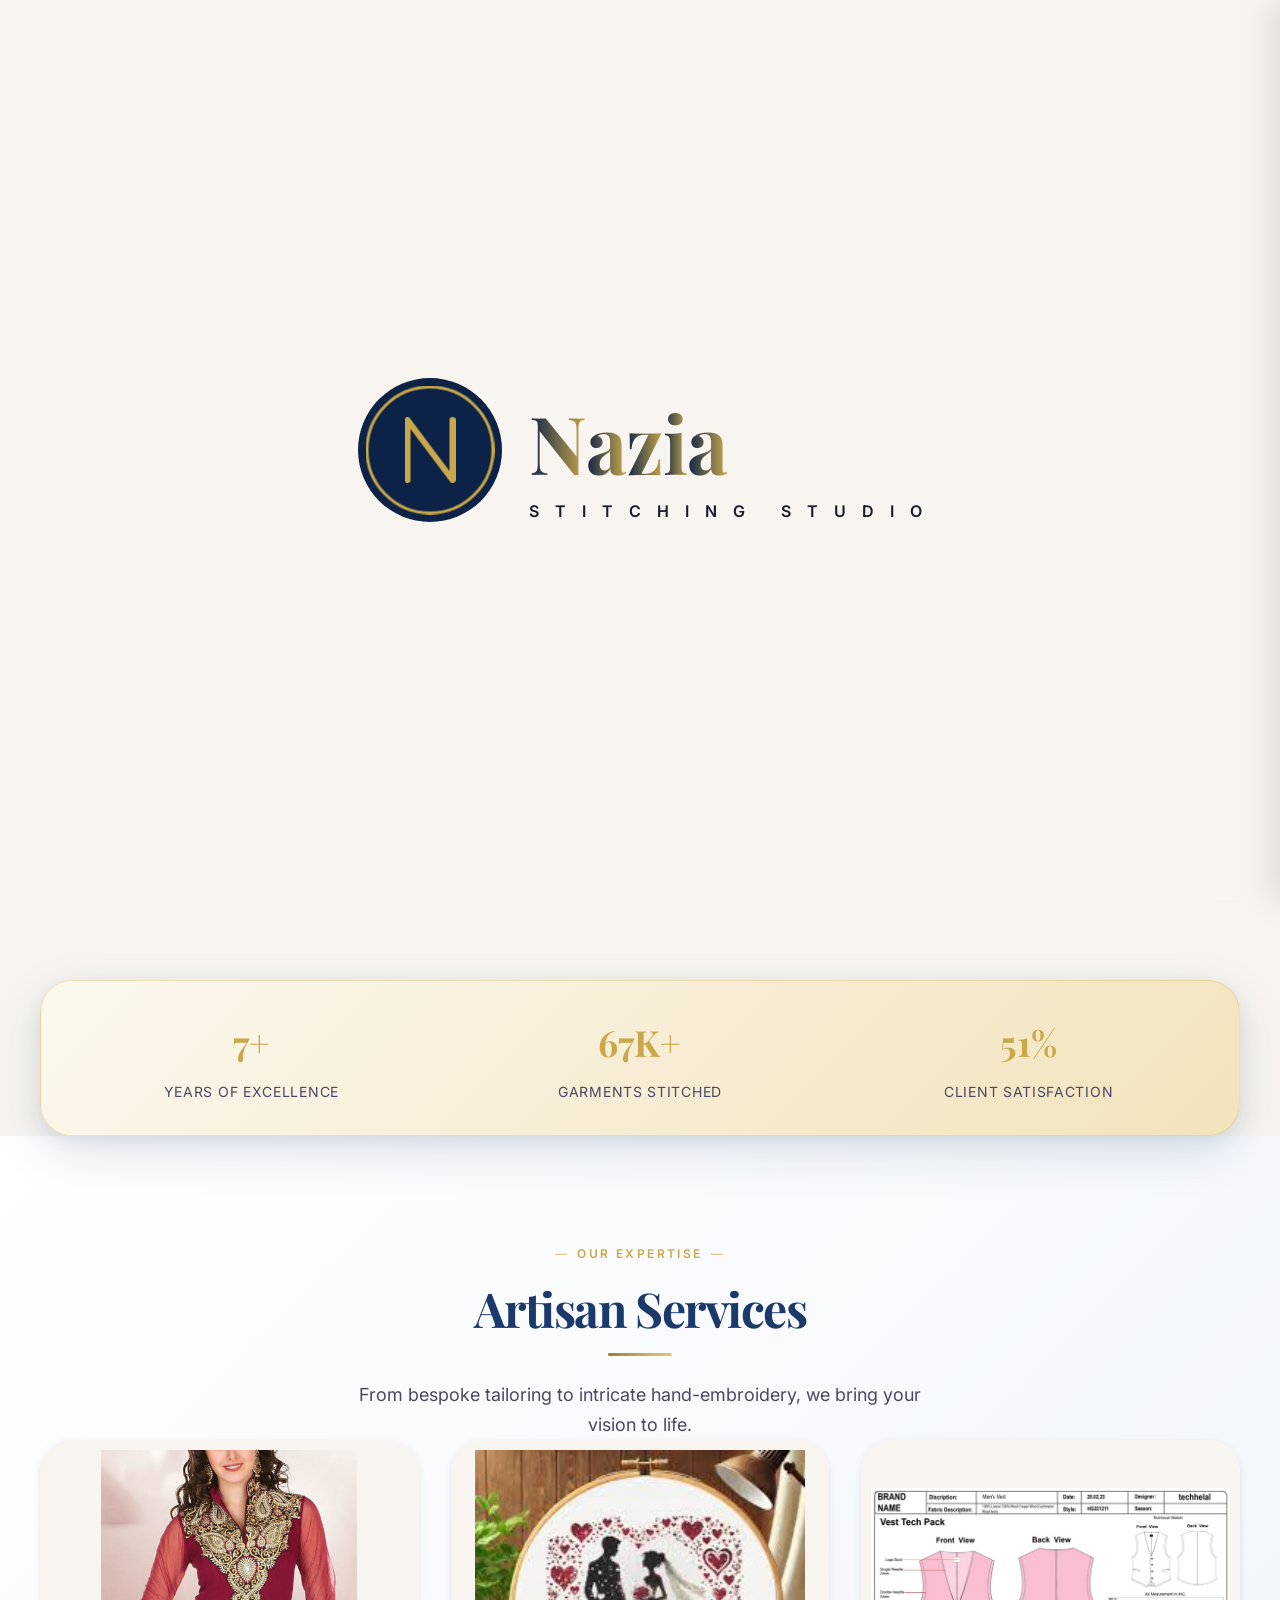
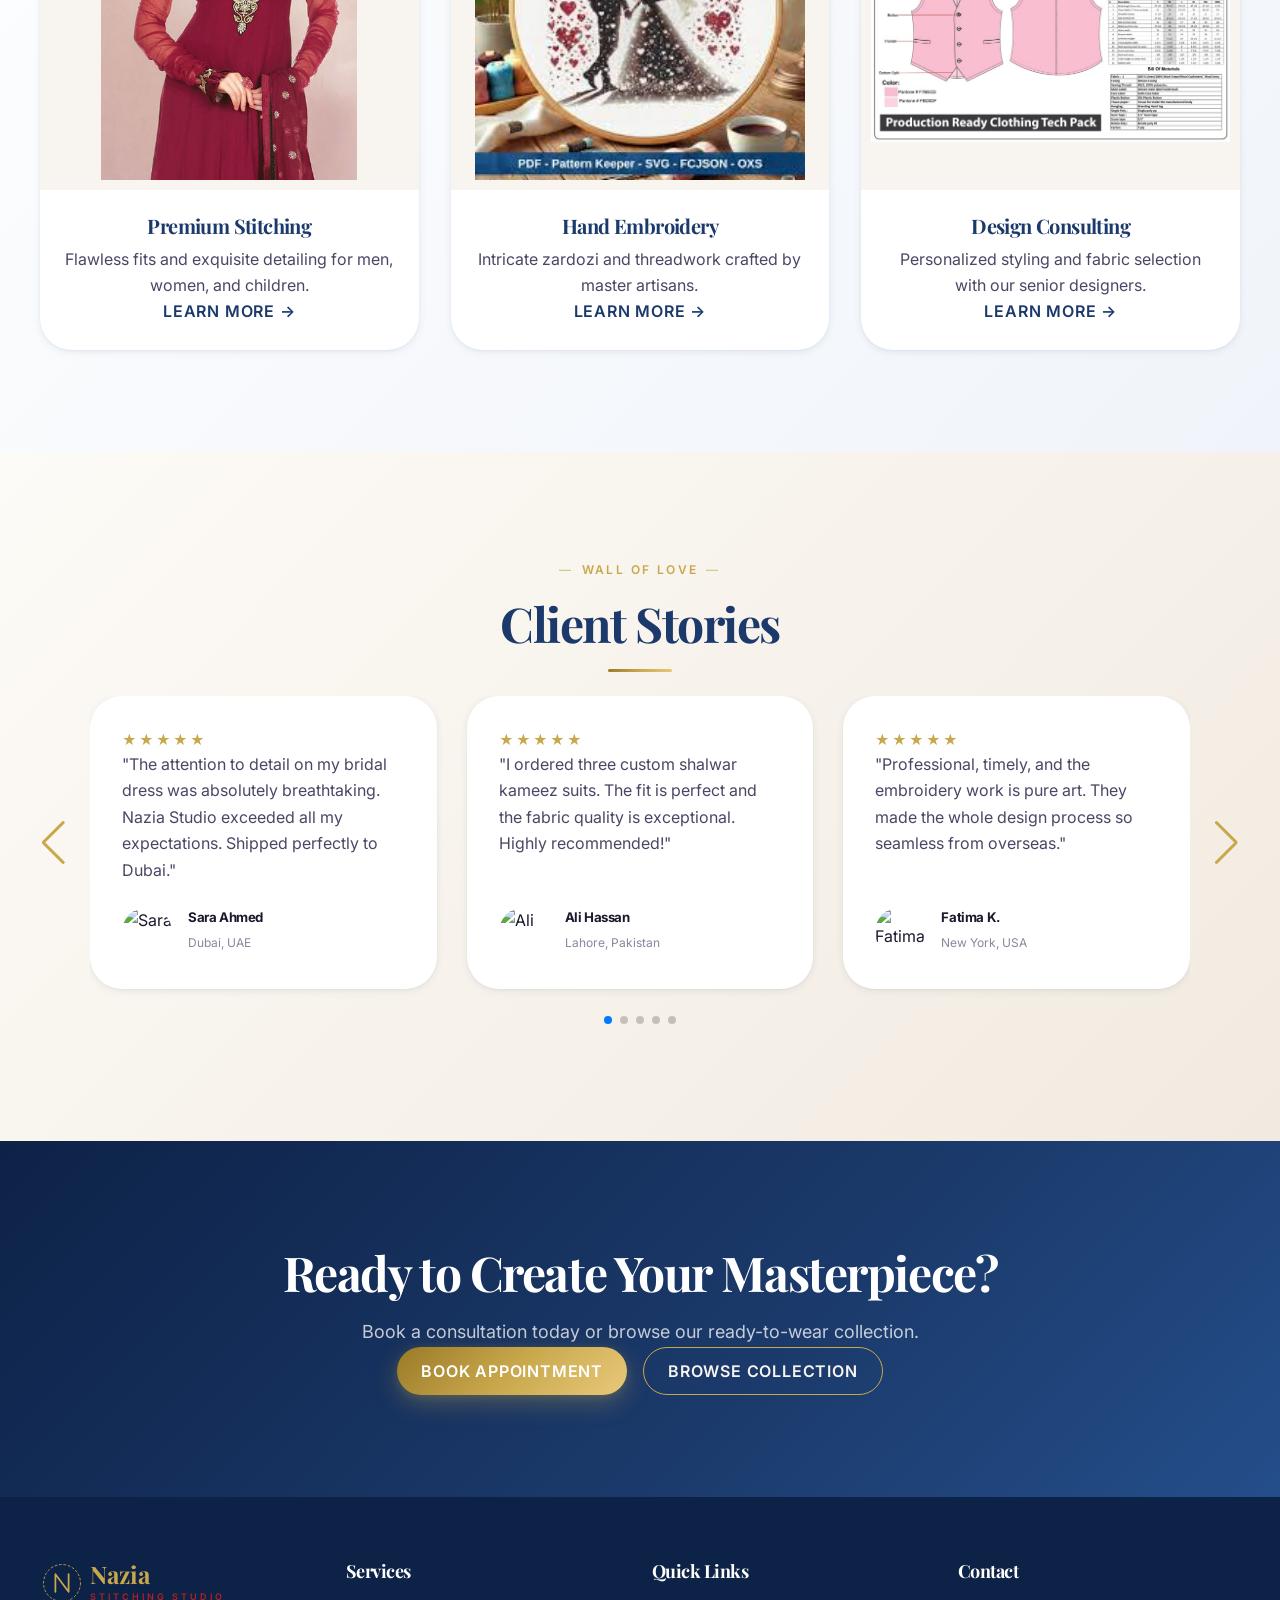
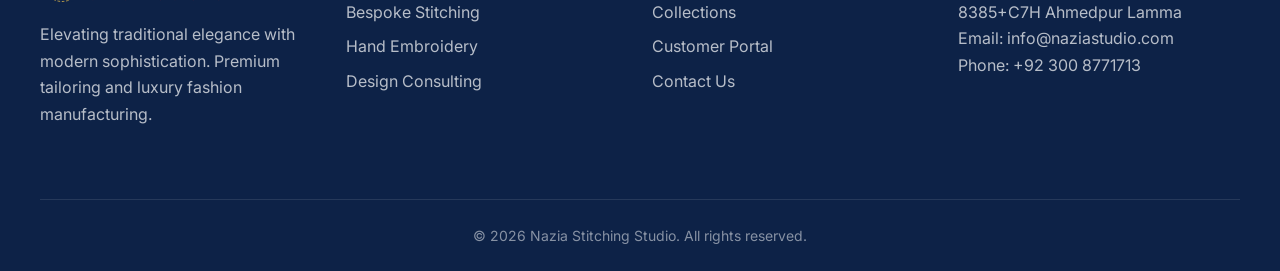
==== commit 2b959f00: "Add files via upload" ====
--- a/index.html
+++ b/index.html
@@ -3,7 +3,9 @@
 <head>
   <meta charset="UTF-8">
   <meta name="viewport" content="width=device-width, initial-scale=1.0">
-  <title>Nazia Stitching Studio | Luxury Fashion & Tailoring</title>
+  <title>Nazia Stitching Studio | Bespoke & Luxury Prêt</title>
+  <link rel="icon" type="image/svg+xml" href="images/favicon.svg">
+  <link rel="apple-touch-icon" href="images/favicon.svg">
   <meta name="description" content="Premium stitching, embroidery, and design consulting. Experience luxury Pakistani fashion with Nazia Stitching Studio.">
   
   <link rel="stylesheet" href="css/variables.css">
--- a/css/global.css
+++ b/css/global.css
@@ -120,9 +120,10 @@
 @media (max-width: 1024px) {
   .grid-4 { grid-template-columns: repeat(2,1fr); }
   .grid-3 { grid-template-columns: repeat(2,1fr); }
+  .grid-2 { grid-template-columns: 1fr; }
 }
 @media (max-width: 640px) {
-  .grid-2,.grid-3,.grid-4 { grid-template-columns: 1fr; }
+  .grid-3, .grid-4 { grid-template-columns: 1fr; }
 }
 @media (max-width: 1024px) { .hide-mobile { display: none !important; } }
 @media (min-width: 1025px) { .hide-desktop { display: none !important; } }
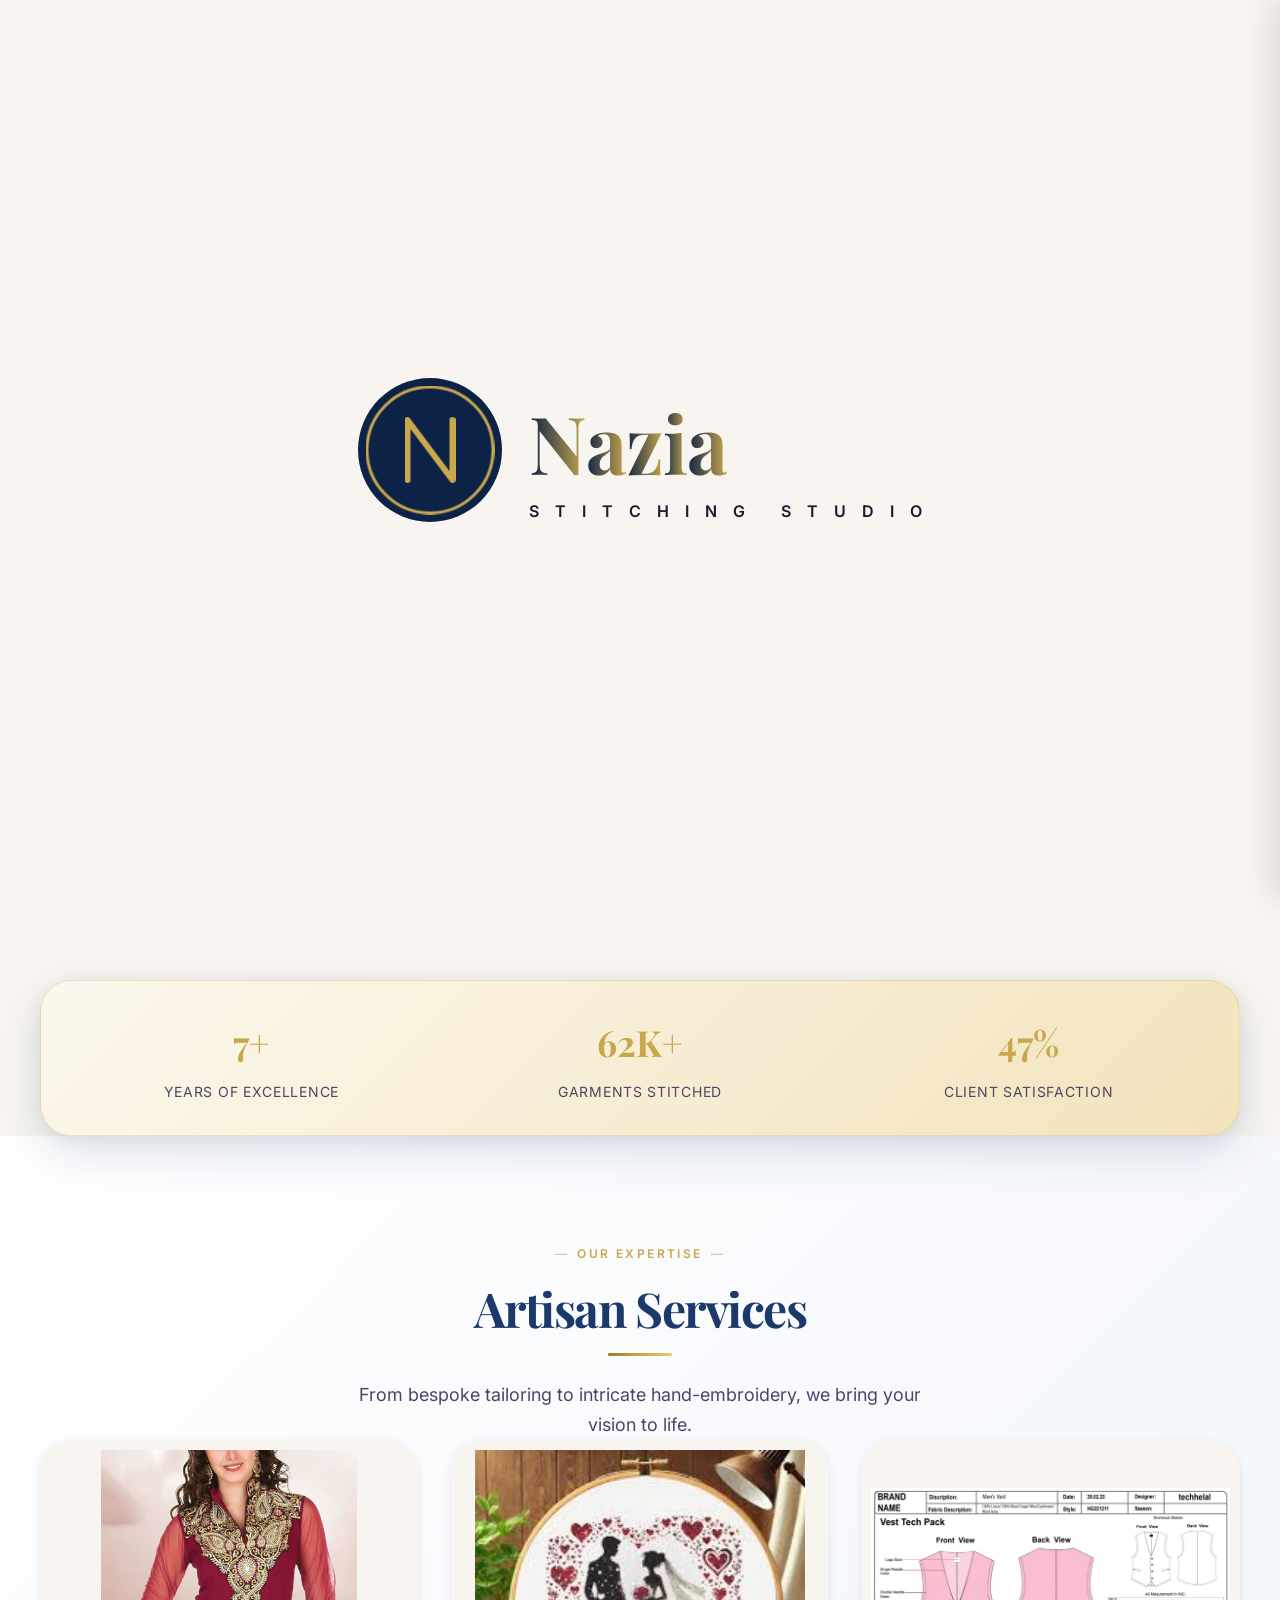
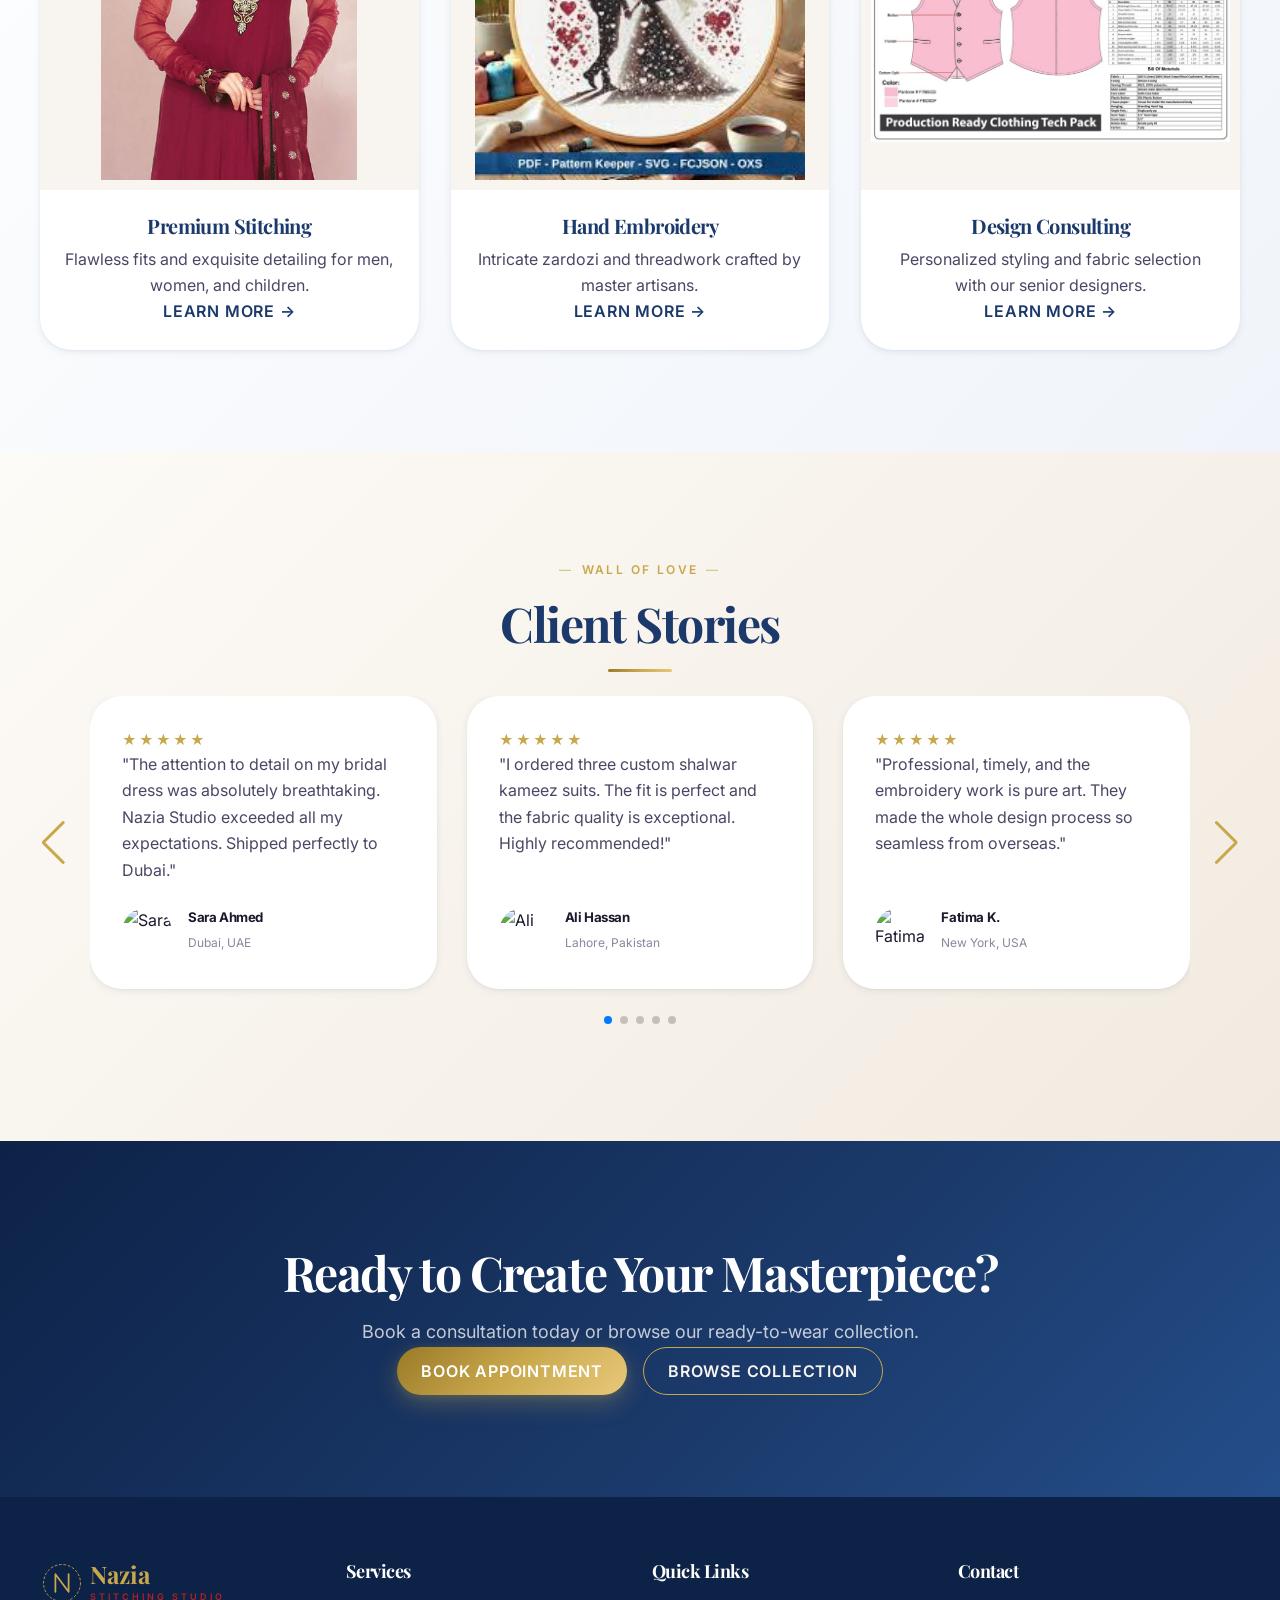
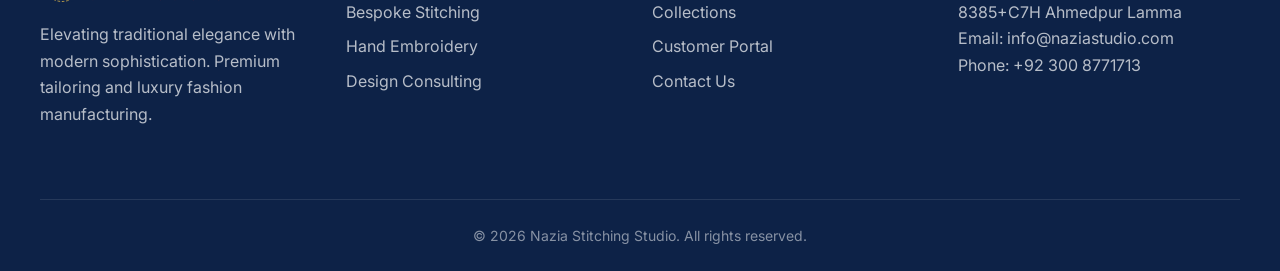
==== commit 8f9bd591: "Add files via upload" ====
--- a/index.html
+++ b/index.html
@@ -6,8 +6,67 @@
   <title>Nazia Stitching Studio | Bespoke & Luxury Prêt</title>
   <link rel="icon" type="image/svg+xml" href="images/favicon.svg">
   <link rel="apple-touch-icon" href="images/favicon.svg">
-  <meta name="description" content="Premium stitching, embroidery, and design consulting. Experience luxury Pakistani fashion with Nazia Stitching Studio.">
+  <meta name="description" content="Nazia Stitching Studio offers premium bespoke stitching, bridal wear, and luxury Pakistani Prêt. Serving Ahmedpur Lamma, Rahimyar Khan, Bahawalpur, and international clients in USA & UK.">
+  <meta name="keywords" content="Nazia Stitching Studio, Luxury Pakistani Fashion, Bespoke Prêt, Bridal Tailoring, Custom Stitching, Ahmedpur Lamma, Rahimyar Khan, Sadiqabad, Bahawalpur, Punjab, International Shipping, USA, UK, Women's Wear">
+  <link rel="canonical" href="https://naziastitchingstudio.vercel.app/">
   
+  <!-- Open Graph / Facebook -->
+  <meta property="og:type" content="website">
+  <meta property="og:url" content="https://naziastitchingstudio.vercel.app/">
+  <meta property="og:title" content="Nazia Stitching Studio | Bespoke & Luxury Prêt">
+  <meta property="og:description" content="Experience premium bespoke stitching and luxury Pakistani fashion. International shipping available.">
+  <meta property="og:image" content="https://naziastitchingstudio.vercel.app/images/bg-home.webp">
+
+  <!-- Twitter -->
+  <meta property="twitter:card" content="summary_large_image">
+  <meta property="twitter:url" content="https://naziastitchingstudio.vercel.app/">
+  <meta property="twitter:title" content="Nazia Stitching Studio | Bespoke & Luxury Prêt">
+  <meta property="twitter:description" content="Experience premium bespoke stitching and luxury Pakistani fashion. International shipping available.">
+  <meta property="twitter:image" content="https://naziastitchingstudio.vercel.app/images/bg-home.webp">
+
+  <!-- JSON-LD LocalBusiness Schema -->
+  <script type="application/ld+json">
+  {
+    "@context": "https://schema.org",
+    "@type": "TailorShop",
+    "name": "Nazia Stitching Studio",
+    "image": "https://naziastitchingstudio.vercel.app/images/bg-home.webp",
+    "@id": "https://naziastitchingstudio.vercel.app/",
+    "url": "https://naziastitchingstudio.vercel.app/",
+    "telephone": "+923008771713",
+    "address": {
+      "@type": "PostalAddress",
+      "streetAddress": "8385+C7H",
+      "addressLocality": "Ahmedpur Lamma",
+      "addressRegion": "Punjab",
+      "addressCountry": "PK"
+    },
+    "areaServed": [
+      "Ahmedpur Lamma",
+      "Rahimyar Khan",
+      "Sadiqabad",
+      "Bahawalpur",
+      "Punjab",
+      "United States",
+      "United Kingdom"
+    ],
+    "priceRange": "$$$",
+    "openingHoursSpecification": {
+      "@type": "OpeningHoursSpecification",
+      "dayOfWeek": [
+        "Monday",
+        "Tuesday",
+        "Wednesday",
+        "Thursday",
+        "Friday",
+        "Saturday"
+      ],
+      "opens": "10:00",
+      "closes": "20:00"
+    }
+  }
+  </script>
+
   <link rel="stylesheet" href="css/variables.css">
   <link rel="stylesheet" href="css/global.css">
   <link rel="stylesheet" href="css/animations.css">
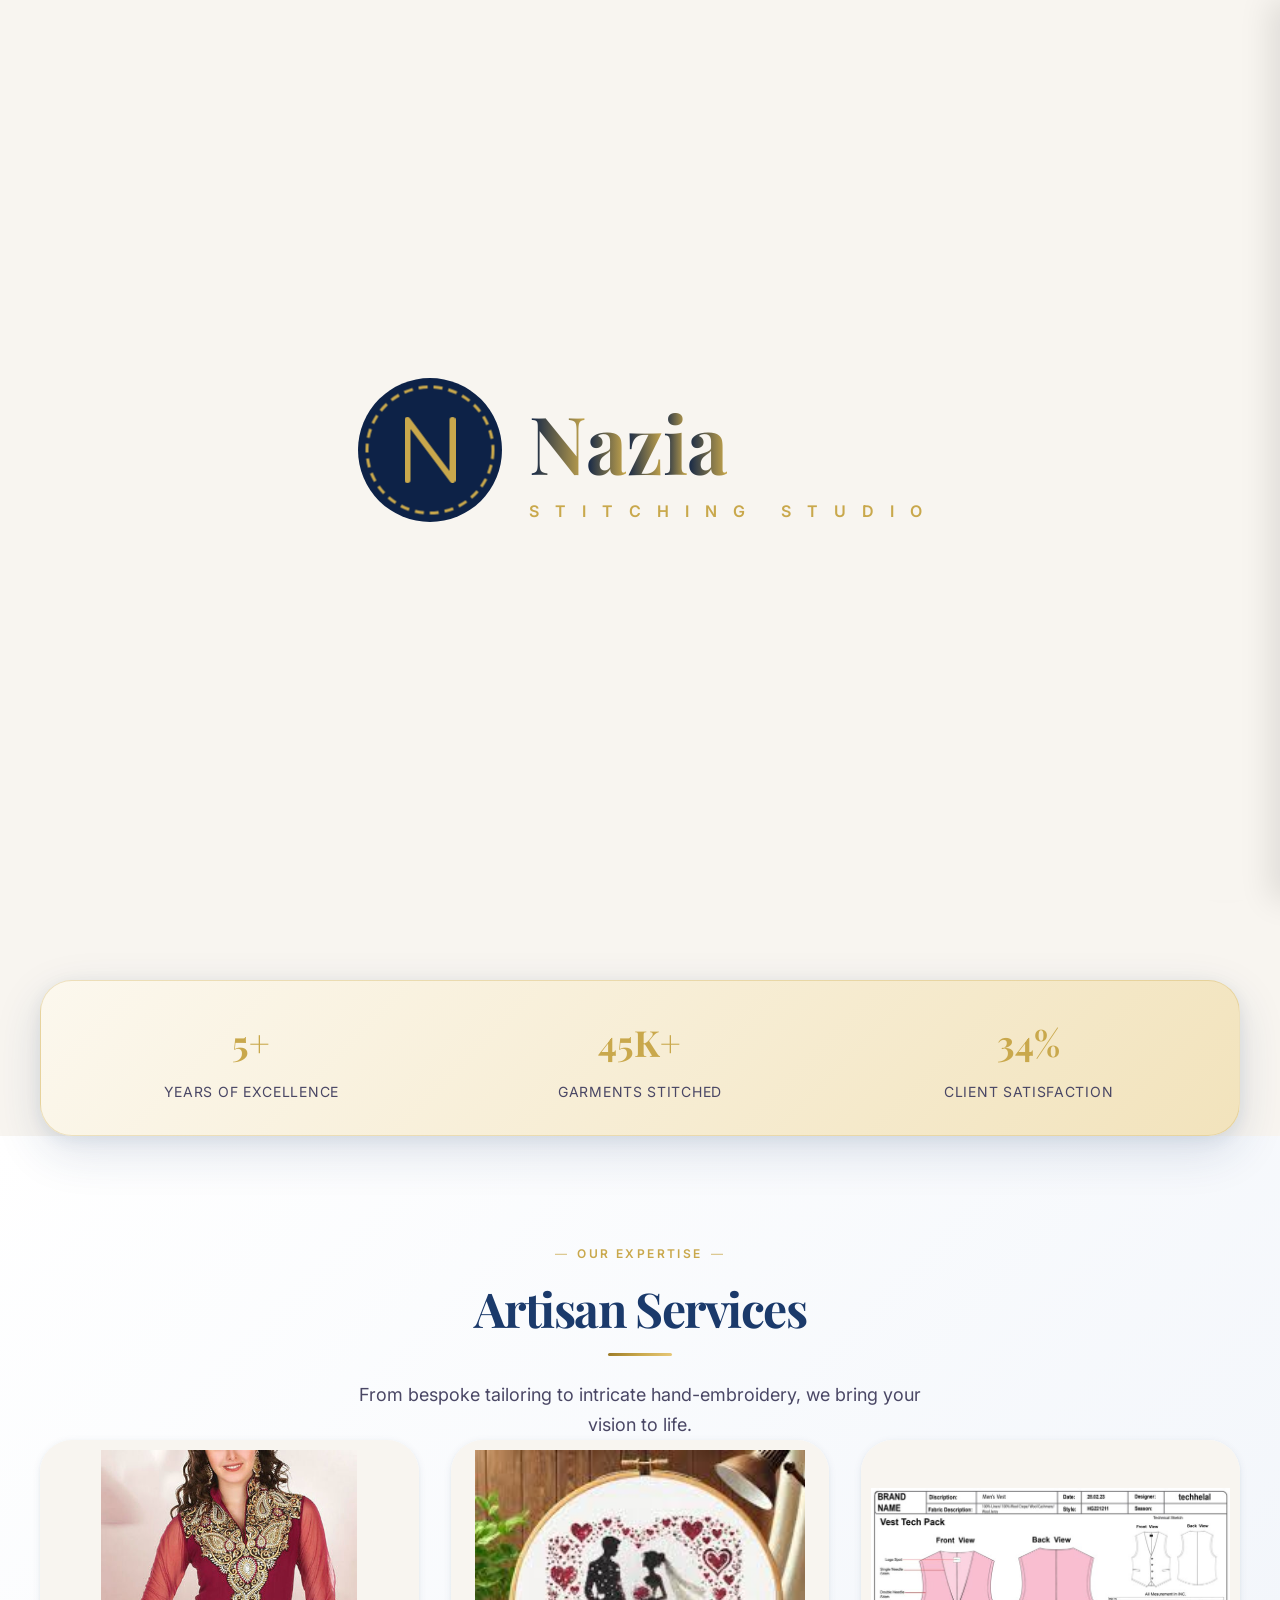
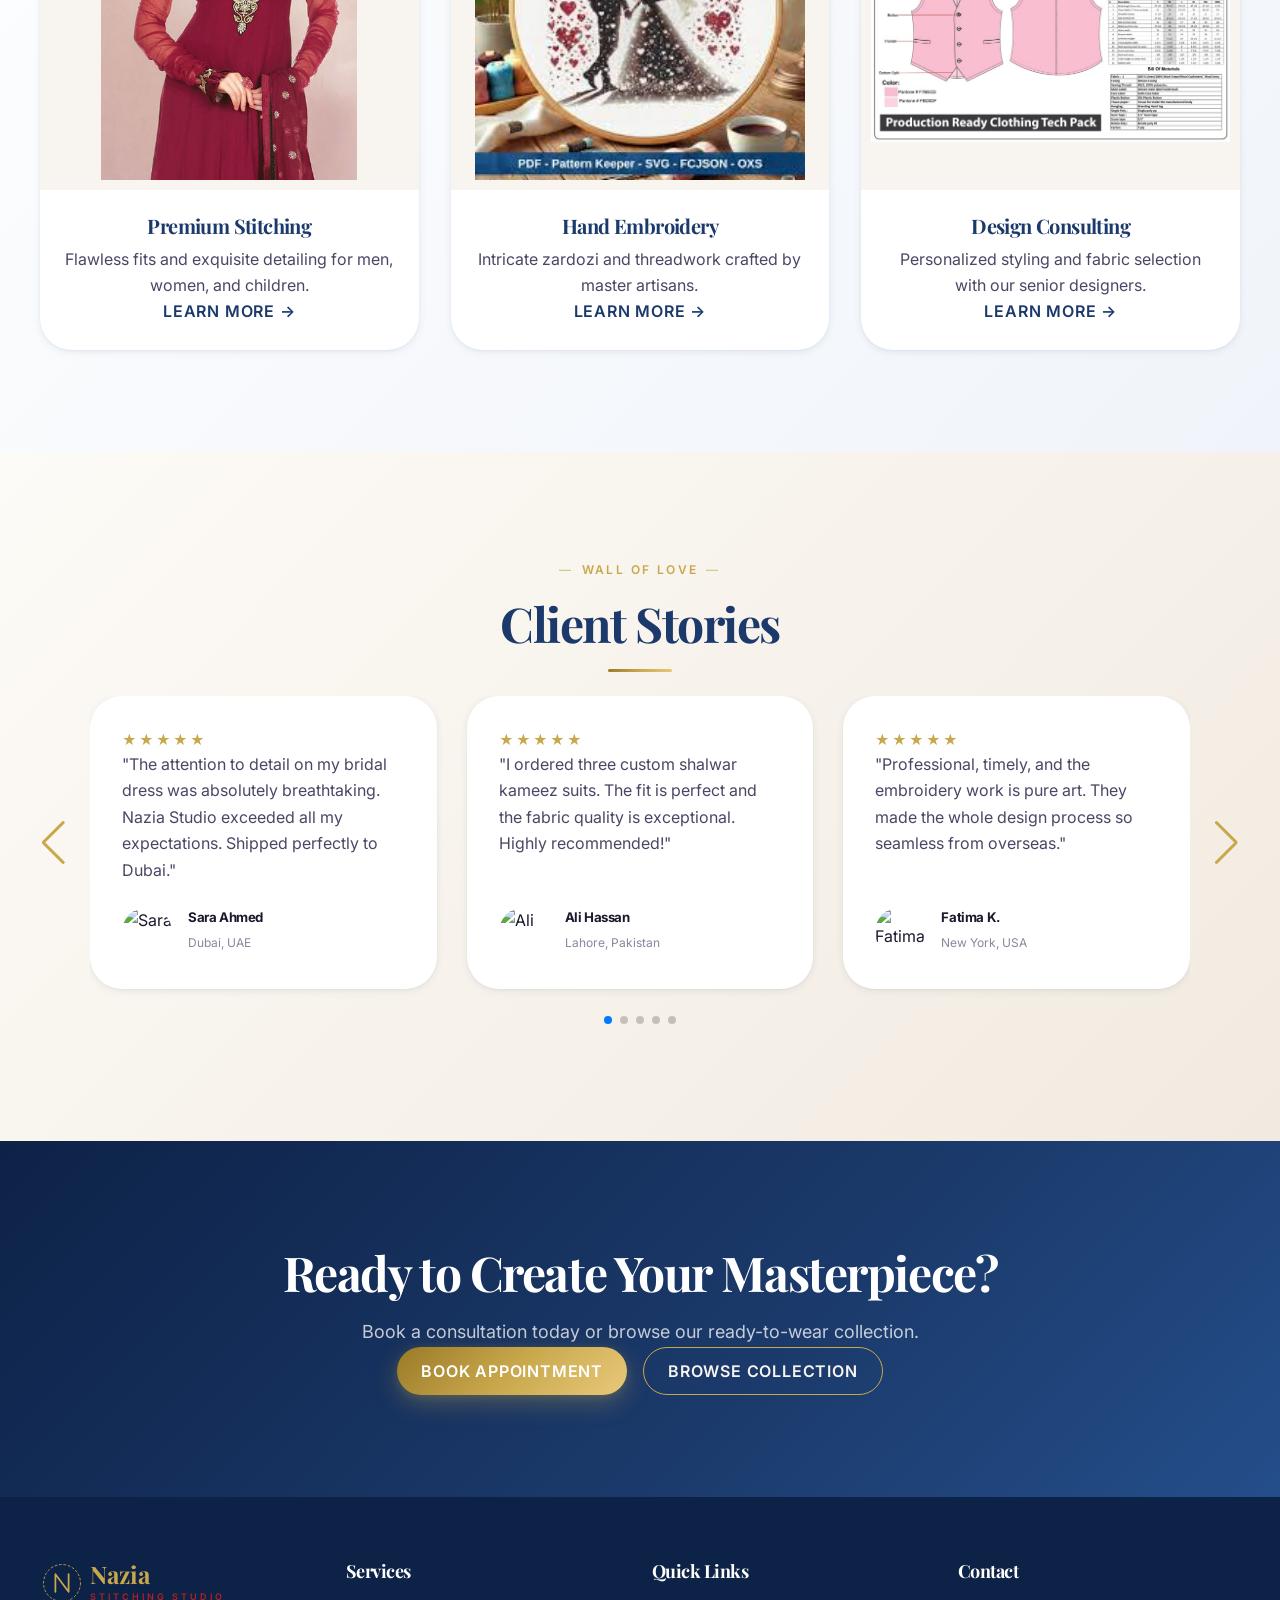
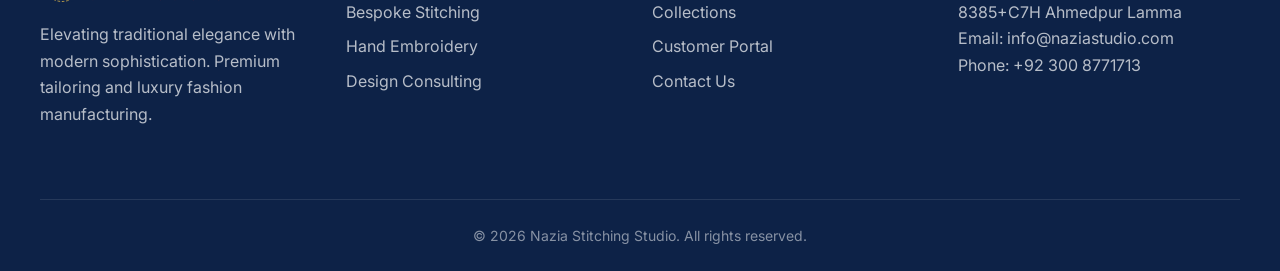
==== commit 8d646487: "Add files via upload" ====
--- a/index.html
+++ b/index.html
@@ -15,14 +15,14 @@
   <meta property="og:url" content="https://naziastitchingstudio.vercel.app/">
   <meta property="og:title" content="Nazia Stitching Studio | Bespoke & Luxury Prêt">
   <meta property="og:description" content="Experience premium bespoke stitching and luxury Pakistani fashion. International shipping available.">
-  <meta property="og:image" content="https://naziastitchingstudio.vercel.app/images/bg-home.webp">
+  <meta property="og:image" content="https://naziastitchingstudio.vercel.app/images/women-bridal-red-lehenga.png">
 
   <!-- Twitter -->
   <meta property="twitter:card" content="summary_large_image">
   <meta property="twitter:url" content="https://naziastitchingstudio.vercel.app/">
   <meta property="twitter:title" content="Nazia Stitching Studio | Bespoke & Luxury Prêt">
   <meta property="twitter:description" content="Experience premium bespoke stitching and luxury Pakistani fashion. International shipping available.">
-  <meta property="twitter:image" content="https://naziastitchingstudio.vercel.app/images/bg-home.webp">
+  <meta property="twitter:image" content="https://naziastitchingstudio.vercel.app/images/women-bridal-red-lehenga.png">
 
   <!-- JSON-LD LocalBusiness Schema -->
   <script type="application/ld+json">
@@ -30,7 +30,7 @@
     "@context": "https://schema.org",
     "@type": "TailorShop",
     "name": "Nazia Stitching Studio",
-    "image": "https://naziastitchingstudio.vercel.app/images/bg-home.webp",
+    "image": "https://naziastitchingstudio.vercel.app/images/women-bridal-red-lehenga.png",
     "@id": "https://naziastitchingstudio.vercel.app/",
     "url": "https://naziastitchingstudio.vercel.app/",
     "telephone": "+923008771713",
@@ -89,24 +89,48 @@
       position: absolute;
       top: 0; right: 0; bottom: 0;
       width: 55%;
+      overflow: hidden;
       z-index: 0;
     }
-    .hero-bg img {
+    .hero-bg .slide {
+      position: absolute;
+      inset: 0;
       width: 100%; height: 100%; object-fit: cover;
-      object-position: center;
+      object-position: center top;
+      opacity: 0;
+      animation: heroSlideshow 20s infinite linear;
+    }
+    .hero-bg .slide-1 { animation-delay: 0s; }
+    .hero-bg .slide-2 { animation-delay: 5s; }
+    .hero-bg .slide-3 { animation-delay: 10s; }
+    .hero-bg .slide-4 { animation-delay: 15s; }
+
+    @keyframes heroSlideshow {
+      0% { opacity: 0; transform: scale(1.05); }
+      5% { opacity: 1; transform: scale(1); }
+      25% { opacity: 1; transform: scale(1); }
+      30% { opacity: 0; transform: scale(1.05); }
+      100% { opacity: 0; transform: scale(1.05); }
     }
     .hero-bg::after {
       content: ''; position: absolute; inset: 0;
-      background: linear-gradient(90deg, var(--c-pearl) 0%, transparent 100%);
+      background: linear-gradient(90deg, var(--c-pearl) 0%, rgba(248, 245, 240, 0) 100%);
+      z-index: 2;
+      pointer-events: none;
     }
     .hero-content {
       position: relative; z-index: 1;
       width: 50%;
       padding-right: var(--sp-8);
     }
+    @media (max-width: 1200px) {
+      .hero-bg { width: 60%; }
+    }
     @media (max-width: 992px) {
       .hero-bg { width: 100%; }
-      .hero-bg::after { background: linear-gradient(to bottom, rgba(248, 245, 240, 0.3) 0%, rgba(248, 245, 240, 0.9) 80%); }
+      .hero-bg::after { 
+        background: linear-gradient(to bottom, rgba(248, 245, 240, 0) 0%, rgba(248, 245, 240, 0.7) 60%, var(--c-pearl) 100%); 
+      }
       .hero-content { width: 100%; padding-right: 0; text-align: center; }
       .hero-content .eyebrow {
         color: var(--c-gold-dark);
@@ -189,9 +213,16 @@
     <div class="preloader-content" id="preloader-content">
       <div class="preloader-crest" id="preloader-crest">
         <svg class="preloader-icon" viewBox="0 0 100 100" fill="none" xmlns="http://www.w3.org/2000/svg">
+          <defs>
+            <mask id="draw-mask">
+              <circle cx="50" cy="50" r="42" stroke="white" stroke-width="6" fill="none" stroke-dasharray="264" stroke-dashoffset="264" class="crest-border-mask" transform="rotate(-90 50 50)"/>
+            </mask>
+          </defs>
           <circle cx="50" cy="50" r="48" fill="var(--c-primary-dark)" class="crest-bg"/>
-          <circle cx="50" cy="50" r="42" stroke="var(--c-gold)" stroke-width="2" stroke-dasharray="264" stroke-dashoffset="264" class="crest-border"/>
-          <path d="M35 70V30L65 70V30" stroke="var(--c-gold)" stroke-width="4" stroke-linecap="round" stroke-linejoin="round" class="crest-n"/>
+          <g class="crest-golden-group">
+            <circle cx="50" cy="50" r="42" stroke="var(--c-gold)" stroke-width="2" stroke-dasharray="6 4" mask="url(#draw-mask)" class="crest-border"/>
+            <path d="M35 70V30L65 70V30" stroke="var(--c-gold)" stroke-width="4" stroke-linecap="round" stroke-linejoin="round" class="crest-n"/>
+          </g>
         </svg>
       </div>
       <div class="preloader-text">
@@ -236,7 +267,7 @@
           span.textContent = textToSplit[i];
           // Randomize direction: left or right
           const isLeft = Math.random() > 0.5;
-          const delay = 2.6 + (i * 0.1);
+          const delay = 4.5 + (i * 0.1);
           span.style.animation = `danceIn${isLeft ? 'Left' : 'Right'} 0.8s cubic-bezier(0.34, 1.56, 0.64, 1) forwards ${delay}s`;
           subtitle.appendChild(span);
         }
@@ -246,33 +277,46 @@
           content.classList.add('run-dance');
         }, 100);
 
-        // Trigger Crest Flip
+        // Trigger Crest Flip (After N is placed)
         setTimeout(() => {
           content.classList.add('run-flip');
-        }, 3400);
-
-        // Phase 3: Lock and Shine for 4 sec
+        }, 3500);
+
+        // Phase 3: Lock and Shine for 4 sec (After text finishes)
         setTimeout(() => {
           content.classList.add('run-shine');
           // Clear inline animations to allow shine CSS to apply
           subtitle.querySelectorAll('span').forEach(s => s.style.animation = '');
-        }, 5000);
-
-        // Phase 4: Transition to Navbar
+        }, 7000);
+
+        // Phase 4: Transition to Navbar (6 seconds after shine starts)
         setTimeout(() => {
           content.classList.remove('run-shine');
           
-          // Get target coordinates of the real brand logo icon
-          const targetCrest = document.querySelector('.nav-brand .brand-icon');
-          const targetRect = targetCrest.getBoundingClientRect();
+          // IMPORTANT: Temporarily remove filters (drop-shadows) because they artificially inflate getBoundingClientRect()
+          const originalFilter = content.style.filter;
+          content.style.filter = 'none';
+          
+          // Force opacity 1 to ensure the browser computes layout properly for measurement
+          const mainNavBrand = document.getElementById('main-nav-brand');
+          if (mainNavBrand) mainNavBrand.style.opacity = '1';
+          
+          // Get target coordinates from the reliable anchor tag (which wraps the icon exactly)
+          const targetRect = mainNavBrand.getBoundingClientRect();
           
           // Get source coordinates
           const sourceCrest = document.getElementById('preloader-crest');
           const sourceRect = sourceCrest.getBoundingClientRect();
           const contentRect = content.getBoundingClientRect();
           
-          // Calculate scale to match crest sizes
-          const scaleRatio = targetRect.width / sourceRect.width;
+          // Restore filter after measurement
+          content.style.filter = originalFilter;
+          
+          // Calculate precise scale using mathematically guaranteed CSS dimensions!
+          // SVG getBoundingClientRect is buggy on some browsers when initially opacity: 0.
+          const targetWidth = 44; 
+          const sourceWidth = window.innerWidth <= 768 ? 100 : 150;
+          const scaleRatio = targetWidth / sourceWidth;
           
           // Calculate precise translation accounting for transform-origin (top left of content)
           const xMove = targetRect.left - (contentRect.left + (sourceRect.left - contentRect.left) * scaleRatio);
@@ -290,7 +334,7 @@
             sessionStorage.setItem('preloaderShown', 'true');
           }, 2000);
           
-        }, 9000);
+        }, 13000);
       });
     }
   </script>
@@ -328,7 +372,10 @@
     <!-- HERO -->
     <section class="hero">
       <div class="hero-bg reveal reveal-left">
-        <img src="https://images.unsplash.com/photo-1595777457583-95e059d581b8?ixlib=rb-4.0.3&auto=format&fit=crop&w=1600&q=80" alt="Luxury Bridal Couture">
+        <img src="images/women-bridal-red-lehenga.png" alt="Luxury Bridal Couture" class="slide slide-1">
+        <img src="images/women-emerald-silk-gharara.jpg" alt="Emerald Silk Gharara" class="slide slide-2">
+        <img src="images/girls-pink-frock.png" alt="Girls Pink Frock" class="slide slide-3">
+        <img src="images/women-casual-lawn.png" alt="Women Casual Lawn" class="slide slide-4">
       </div>
       <div class="container">
         <div class="hero-content reveal reveal-up">
--- a/css/global.css
+++ b/css/global.css
@@ -152,6 +152,7 @@
   display: flex;
   align-items: center;
   gap: var(--sp-6);
+  z-index: 2;
   transform-origin: top left;
   transition: transform 2s cubic-bezier(0.65, 0, 0.35, 1);
 }
@@ -166,6 +167,7 @@
 .preloader-icon {
   width: 100%;
   height: 100%;
+  overflow: visible;
 }
 
 .crest-bg {
@@ -173,7 +175,7 @@
   animation: crestFadeIn 0.8s ease-out forwards;
 }
 
-.crest-border {
+.crest-border-mask {
   animation: traceDashedLine 1.5s ease-out forwards;
   animation-delay: 0.5s;
 }
@@ -181,7 +183,7 @@
 .crest-n {
   opacity: 0;
   animation: slideInN 1.5s cubic-bezier(0.34, 1.56, 0.64, 1) forwards;
-  animation-delay: 1.2s;
+  animation-delay: 2.0s;
 }
 
 .preloader-text {
@@ -211,20 +213,21 @@
 }
 
 /* Staggered animation triggers for JS to add */
-.run-dance .preloader-title span:nth-child(1) { animation: danceIn 0.8s cubic-bezier(0.34, 1.56, 0.64, 1) forwards 1.8s, shimmer 3s linear infinite 2.6s; }
-.run-dance .preloader-title span:nth-child(2) { animation: danceIn 0.8s cubic-bezier(0.34, 1.56, 0.64, 1) forwards 1.9s, shimmer 3s linear infinite 2.7s; }
-.run-dance .preloader-title span:nth-child(3) { animation: danceIn 0.8s cubic-bezier(0.34, 1.56, 0.64, 1) forwards 2.0s, shimmer 3s linear infinite 2.8s; }
-.run-dance .preloader-title span:nth-child(4) { animation: danceIn 0.8s cubic-bezier(0.34, 1.56, 0.64, 1) forwards 2.1s, shimmer 3s linear infinite 2.9s; }
-.run-dance .preloader-title span:nth-child(5) { animation: danceIn 0.8s cubic-bezier(0.34, 1.56, 0.64, 1) forwards 2.2s, shimmer 3s linear infinite 3.0s; }
+.run-dance .preloader-title span:nth-child(1) { animation: danceIn 0.8s cubic-bezier(0.34, 1.56, 0.64, 1) forwards 3.5s, shimmer 3s linear infinite 4.3s; }
+.run-dance .preloader-title span:nth-child(2) { animation: danceIn 0.8s cubic-bezier(0.34, 1.56, 0.64, 1) forwards 3.6s, shimmer 3s linear infinite 4.4s; }
+.run-dance .preloader-title span:nth-child(3) { animation: danceIn 0.8s cubic-bezier(0.34, 1.56, 0.64, 1) forwards 3.7s, shimmer 3s linear infinite 4.5s; }
+.run-dance .preloader-title span:nth-child(4) { animation: danceIn 0.8s cubic-bezier(0.34, 1.56, 0.64, 1) forwards 3.8s, shimmer 3s linear infinite 4.6s; }
+.run-dance .preloader-title span:nth-child(5) { animation: danceIn 0.8s cubic-bezier(0.34, 1.56, 0.64, 1) forwards 3.9s, shimmer 3s linear infinite 4.7s; }
 
 .preloader-subtitle {
   font-family: var(--ff-body);
   font-size: 1rem;
   font-weight: 600;
-  color: var(--c-accent); /* Red/crimson */
+  color: var(--c-gold);
   letter-spacing: 4px;
   display: flex;
   gap: 12px;
+  text-transform: uppercase;
 }
 
 .preloader-subtitle span {
@@ -249,7 +252,11 @@
 /* Flicker Shine */
 .run-shine .preloader-title span,
 .run-shine .preloader-subtitle span {
-  animation: flickerShine 0.5s ease-in-out infinite alternate !important;
+  animation: flickerShine 6s ease-in-out forwards !important;
+  opacity: 1 !important;
+}
+.run-shine .crest-golden-group {
+  animation: flickerShine 6s ease-in-out forwards !important;
 }
 
 /* Glide and Fade out */
@@ -260,6 +267,16 @@
 
 #preloader.fade-up .preloader-bg {
   animation: preloaderBgUp 2s cubic-bezier(0.65, 0, 0.35, 1) forwards;
+}
+
+/* Lock final state of ALL animated elements to prevent animation reset drop-outs */
+#preloader.fade-up .crest-n,
+#preloader.fade-up .crest-border,
+#preloader.fade-up .preloader-title span,
+#preloader.fade-up .preloader-subtitle span {
+  animation: none !important;
+  opacity: 1 !important;
+  transform: none !important;
 }
 
 @media (max-width: 768px) {
--- a/css/animations.css
+++ b/css/animations.css
@@ -171,9 +171,9 @@
 
 @keyframes flickerShine {
   0%, 100% { opacity: 1; filter: brightness(1) drop-shadow(0 0 0 rgba(212,175,55,0)); }
-  25% { opacity: 0.8; filter: brightness(1.5) drop-shadow(0 0 10px rgba(212,175,55,0.8)); }
-  50% { opacity: 1; filter: brightness(2) drop-shadow(0 0 20px rgba(212,175,55,1)); }
-  75% { opacity: 0.6; filter: brightness(1.2) drop-shadow(0 0 5px rgba(212,175,55,0.4)); }
+  25% { opacity: 0.9; filter: brightness(2) drop-shadow(0 0 15px rgba(255,215,0,0.8)); }
+  50% { opacity: 1; filter: brightness(3) drop-shadow(0 0 40px rgba(255,215,0,1)); }
+  75% { opacity: 0.8; filter: brightness(1.5) drop-shadow(0 0 10px rgba(255,215,0,0.6)); }
 }
 
 @keyframes preloaderBgUp {
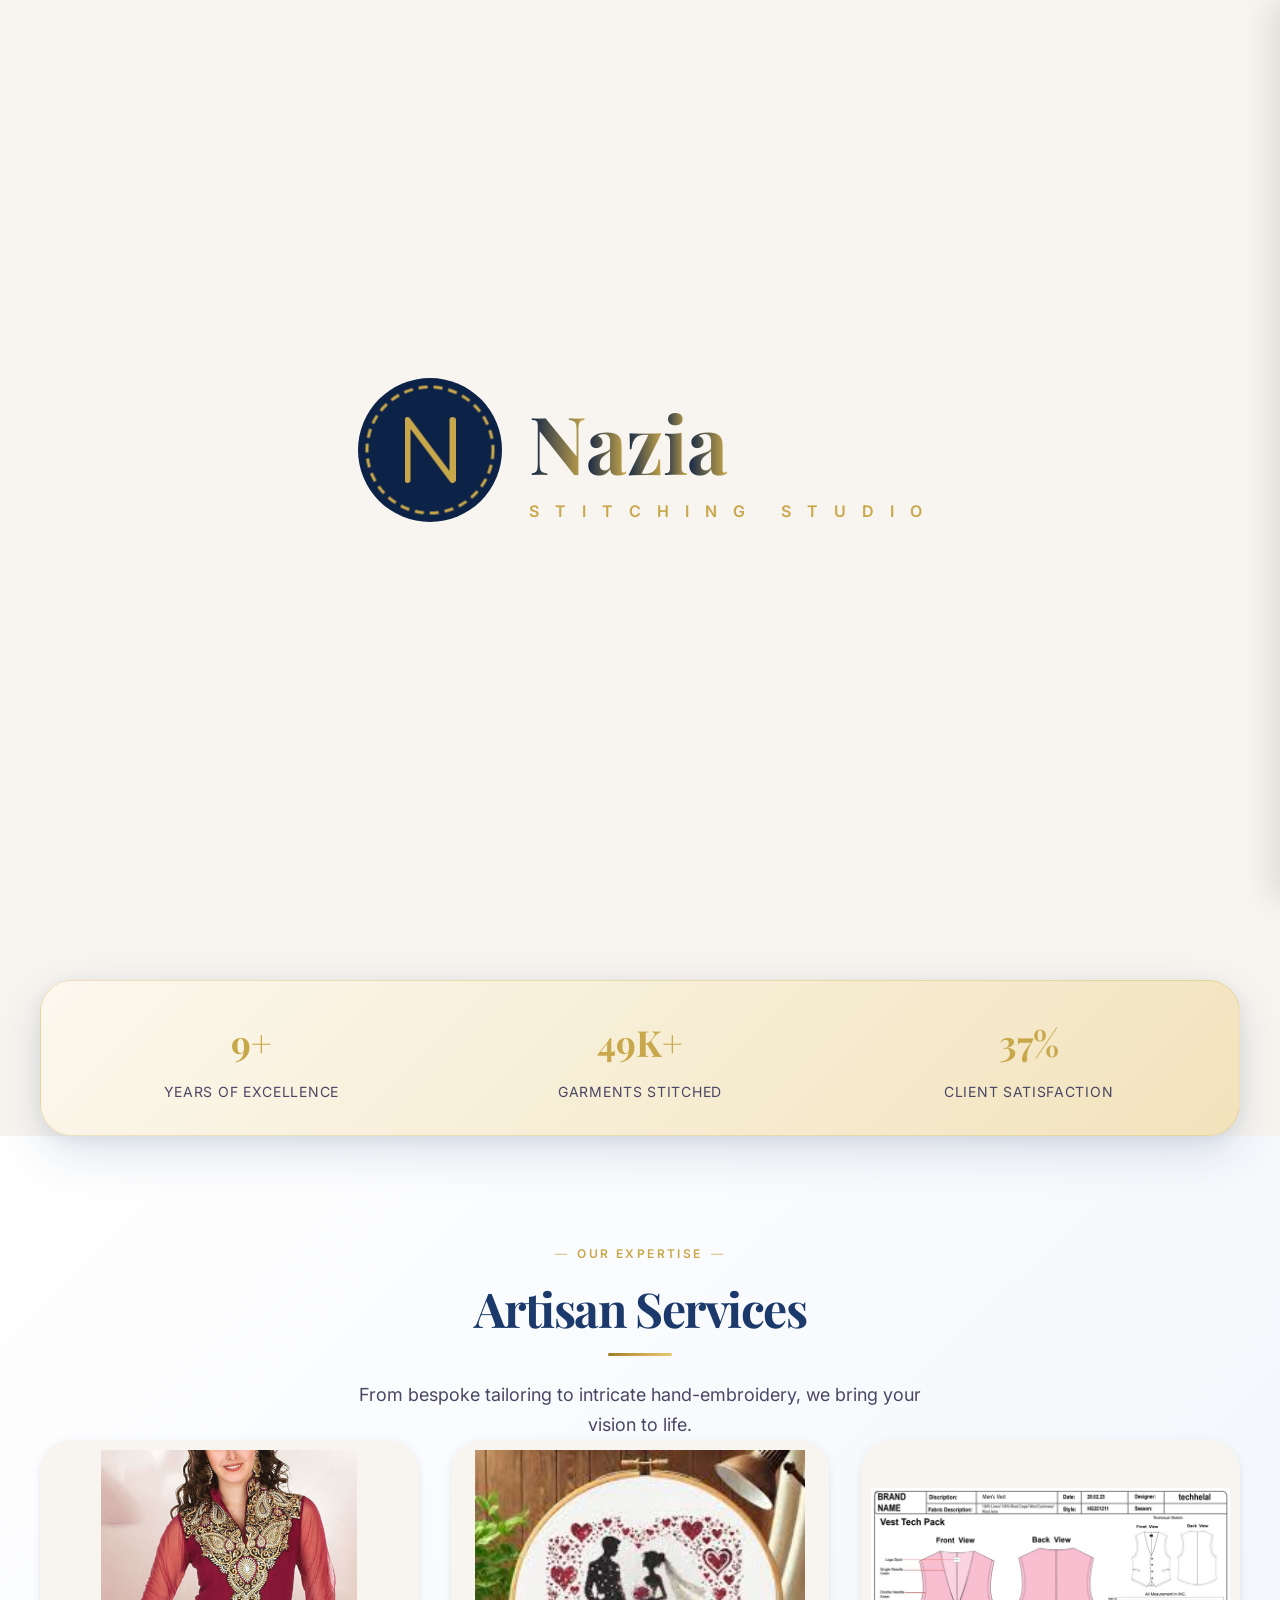
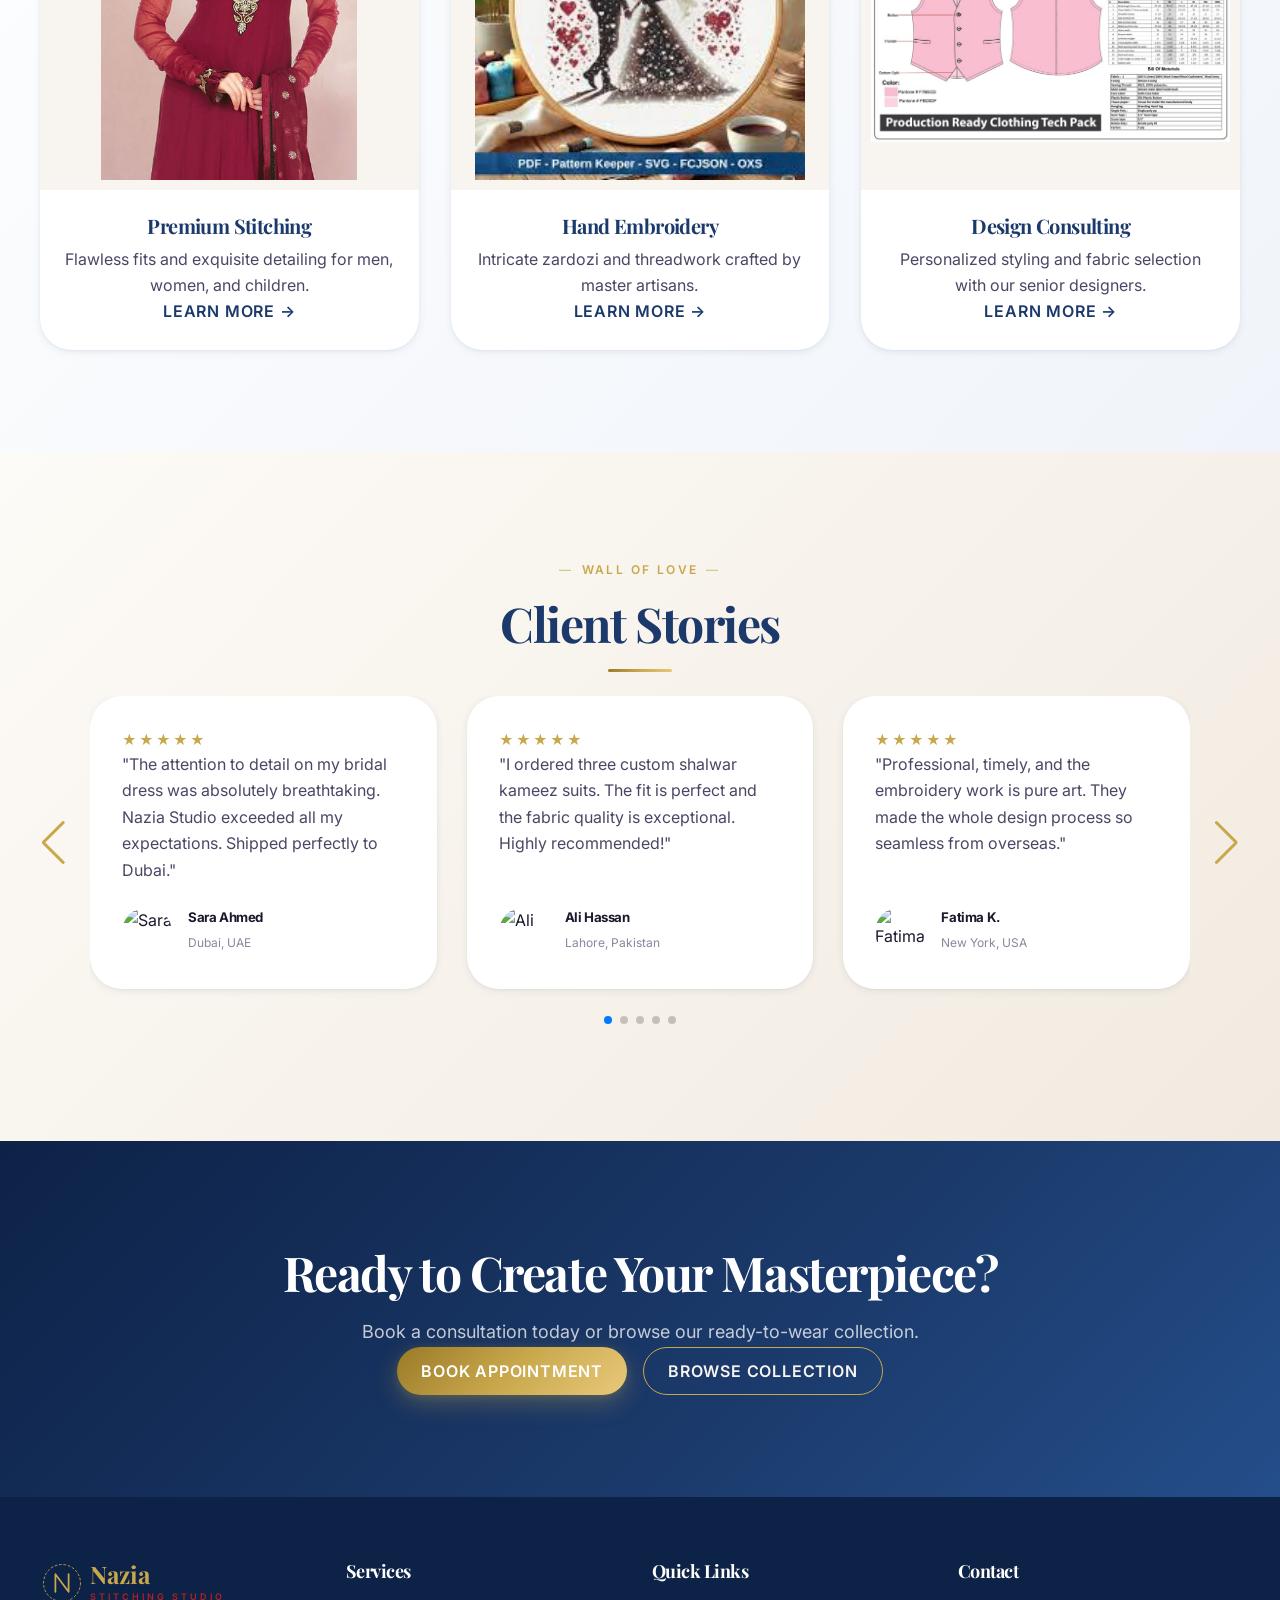
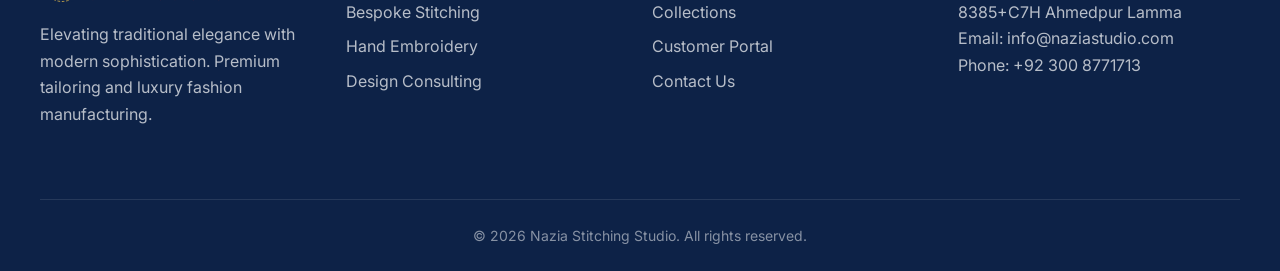
==== commit 46cd22a3: "Add files via upload" ====
--- a/index.html
+++ b/index.html
@@ -123,18 +123,24 @@
       width: 50%;
       padding-right: var(--sp-8);
     }
+    .hero-content .eyebrow {
+      color: var(--c-gold-dark);
+      font-weight: var(--fw-bold);
+      filter: drop-shadow(0 2px 6px rgba(0,0,0,0.4));
+    }
+    .hero-content .shimmer-text {
+      filter: drop-shadow(0 2px 8px rgba(0,0,0,0.5));
+    }
     @media (max-width: 1200px) {
       .hero-bg { width: 60%; }
     }
-    @media (max-width: 992px) {
+    @media (max-width: 1024px) {
       .hero-bg { width: 100%; }
       .hero-bg::after { 
         background: linear-gradient(to bottom, rgba(248, 245, 240, 0) 0%, rgba(248, 245, 240, 0.7) 60%, var(--c-pearl) 100%); 
       }
       .hero-content { width: 100%; padding-right: 0; text-align: center; }
       .hero-content .eyebrow {
-        color: var(--c-gold-dark);
-        font-weight: var(--fw-bold);
         text-shadow: 0 0 8px rgba(255, 255, 255, 0.8);
       }
       .hero-content .flex {
@@ -394,7 +400,7 @@
     <div class="container">
       <div class="stats-bar grid-3 reveal reveal-up delay-2">
         <div class="stat-item">
-          <div class="stat-num"><span class="counter-val" data-target="15" data-suffix="+">0</span></div>
+          <div class="stat-num"><span class="counter-val" data-target="25" data-suffix="+">0</span></div>
           <div class="stat-label">Years of Excellence</div>
         </div>
         <div class="stat-item">
--- a/css/global.css
+++ b/css/global.css
@@ -117,7 +117,7 @@
 .grid-3 { display: grid; grid-template-columns: repeat(3,1fr); gap: var(--sp-8); }
 .grid-4 { display: grid; grid-template-columns: repeat(4,1fr); gap: var(--sp-6); }
 
-@media (max-width: 1024px) {
+@media (max-width: 960px) {
   .grid-4 { grid-template-columns: repeat(2,1fr); }
   .grid-3 { grid-template-columns: repeat(2,1fr); }
   .grid-2 { grid-template-columns: 1fr; }
@@ -125,8 +125,8 @@
 @media (max-width: 640px) {
   .grid-3, .grid-4 { grid-template-columns: 1fr; }
 }
-@media (max-width: 1024px) { .hide-mobile { display: none !important; } }
-@media (min-width: 1025px) { .hide-desktop { display: none !important; } }
+@media (max-width: 960px) { .hide-mobile { display: none !important; } }
+@media (min-width: 961px) { .hide-desktop { display: none !important; } }
 
 /* ============================================================
    PRELOADER
--- a/css/components.css
+++ b/css/components.css
@@ -113,6 +113,10 @@
   color: var(--c-white);
   position: relative;
 }
+.page-header .section-subtitle {
+  margin-left: auto;
+  margin-right: auto;
+}
 .page-header::before {
   content: '';
   position: absolute;
@@ -204,7 +208,7 @@
   transition: all 0.3s ease;
 }
 
-@media (max-width: 1024px) {
+@media (max-width: 960px) {
   .nav-links {
     position: fixed;
     top: 0; right: -100%;
